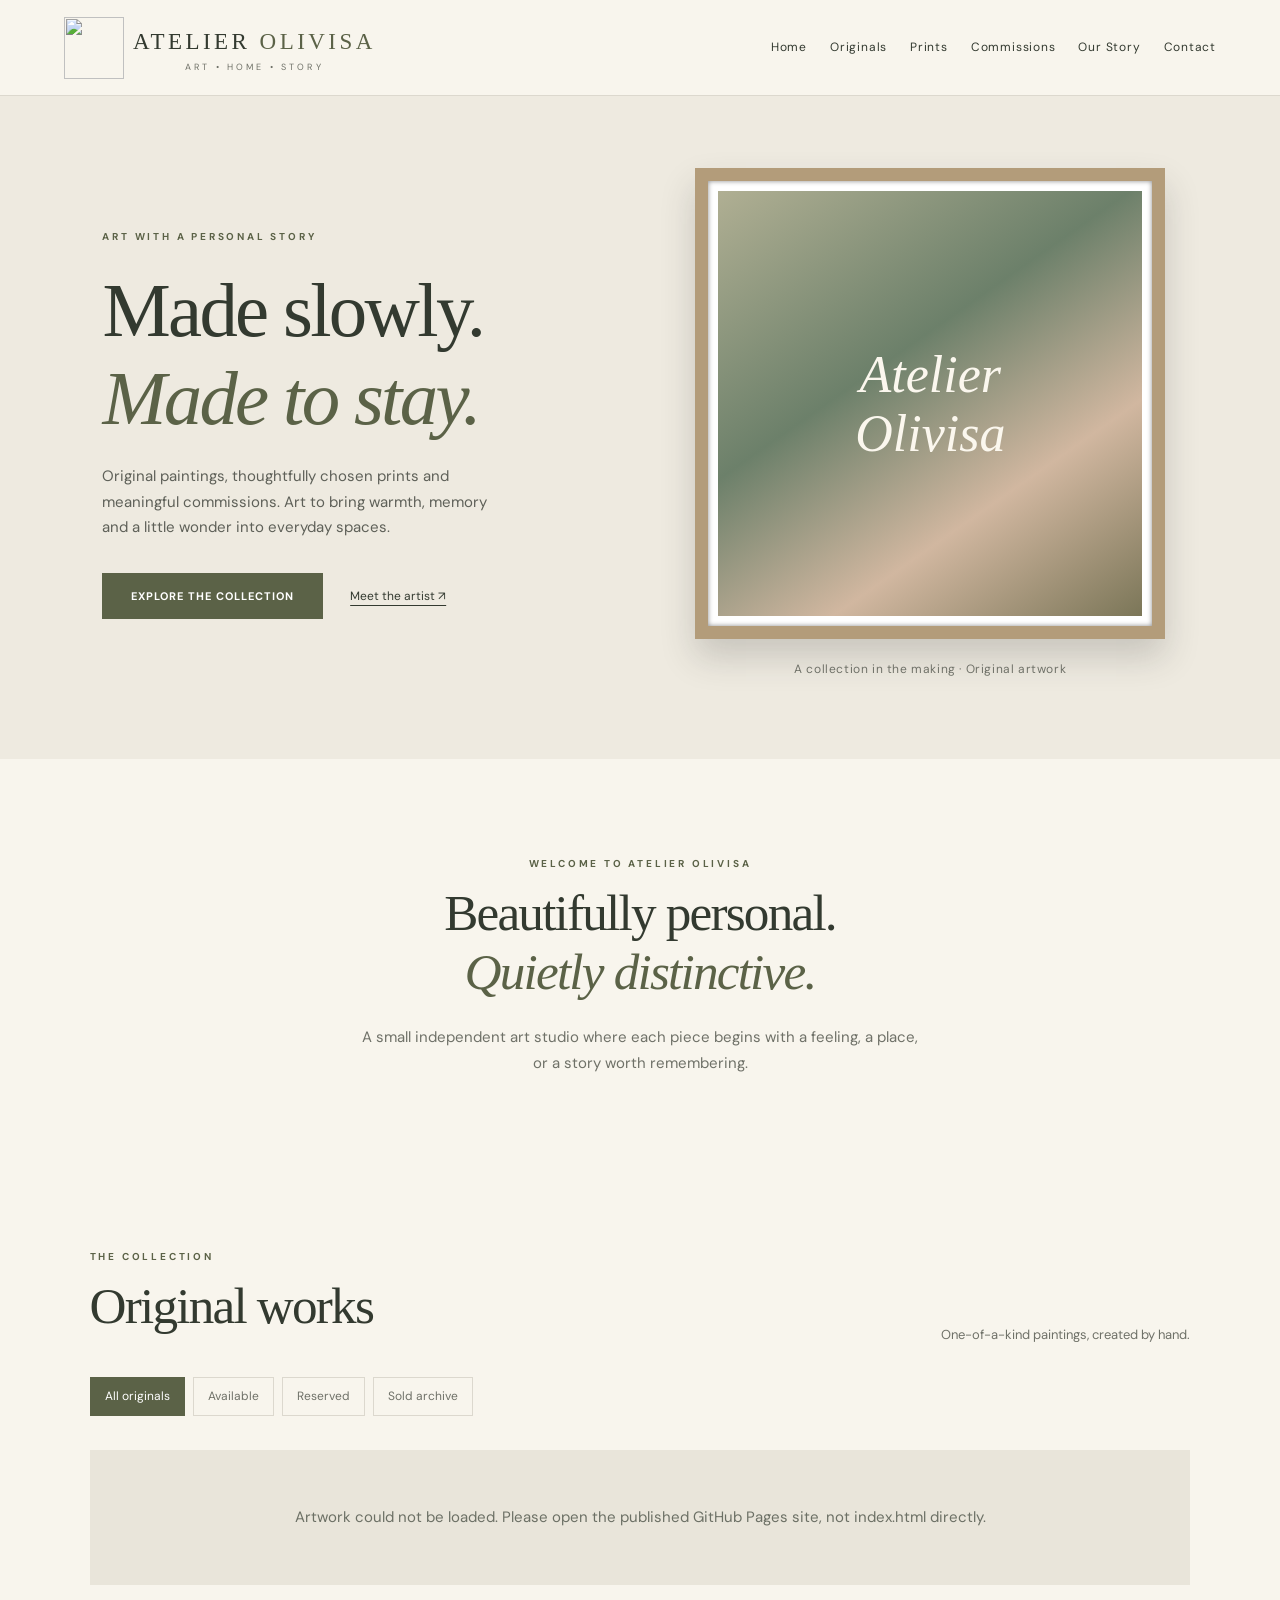
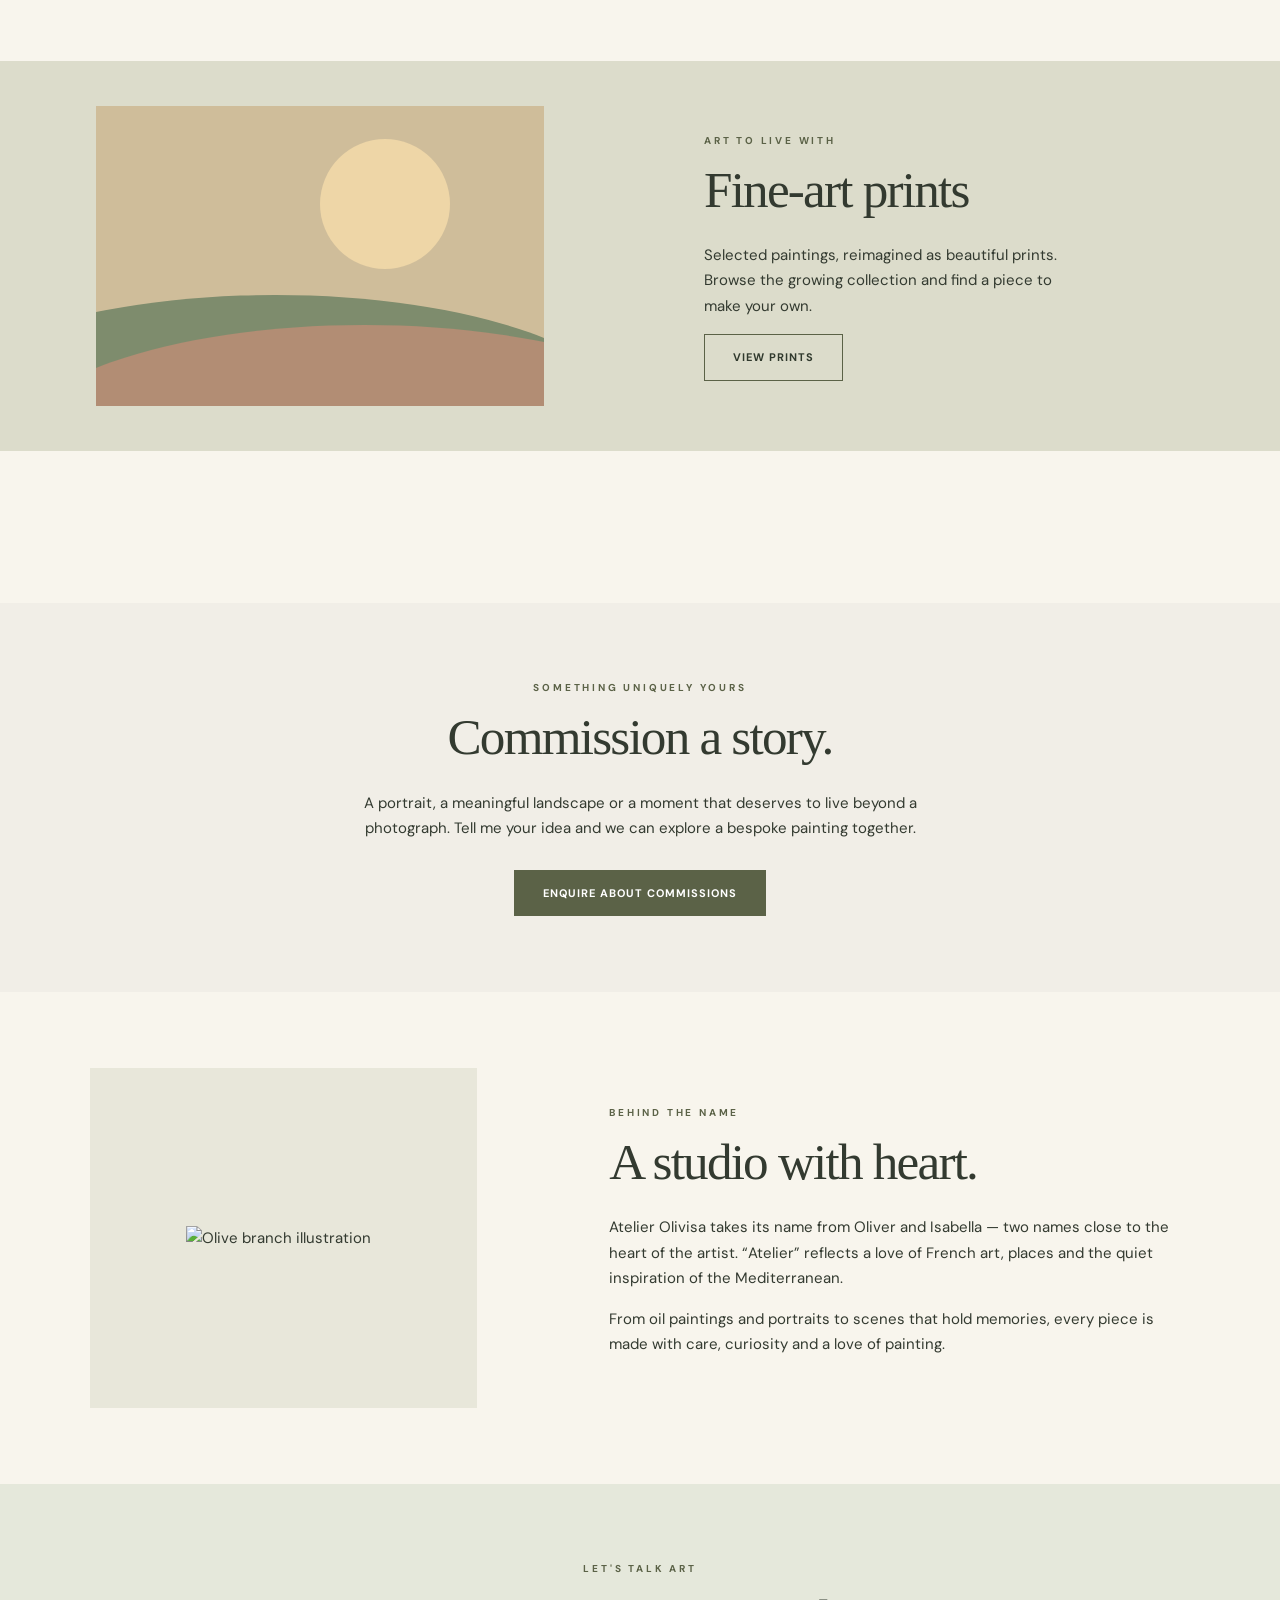
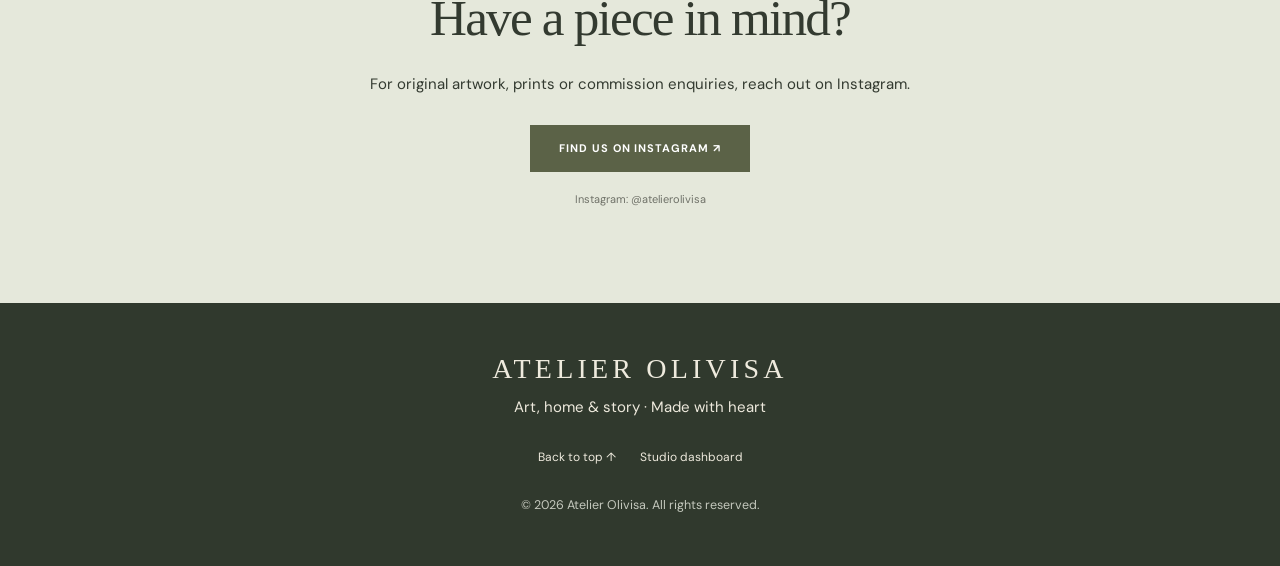
==== index.html @ 7af240d1 "Add files via upload" ====
<!doctype html><html lang="en"><head><meta charset="utf-8"><meta name="viewport" content="width=device-width,initial-scale=1"><meta name="theme-color" content="#f8f5ed"><meta name="description" content="Atelier Olivisa — original oil paintings, fine-art prints and commissions."><title>Atelier Olivisa — An Artful Life</title><link rel="stylesheet" href="style.css"></head><body>
<header class="site-header"><a class="brand" href="#home" aria-label="Atelier Olivisa home"><img src="assets/olive.svg" alt=""><span>ATELIER <em>OLIVISA</em><small>ART • HOME • STORY</small></span></a><button class="nav-toggle" aria-expanded="false" aria-controls="nav">Menu ☰</button><nav id="nav"><a href="#home">Home</a><a href="#gallery">Originals</a><a href="#prints">Prints</a><a href="#commissions">Commissions</a><a href="#story">Our Story</a><a href="#contact">Contact</a></nav></header>
<main id="home"><section class="hero"><div class="hero-copy"><div class="eyebrow">ART WITH A PERSONAL STORY</div><h1>Made slowly.<br><i>Made to stay.</i></h1><p>Original paintings, thoughtfully chosen prints and meaningful commissions. Art to bring warmth, memory and a little wonder into everyday spaces.</p><div class="actions"><a class="btn" href="#gallery">Explore the collection</a><a class="text-link" href="#story">Meet the artist ↗</a></div></div><div class="hero-art"><div class="artwork-frame"><div id="featured-visual" class="painting-placeholder"><span>Atelier<br>Olivisa</span></div></div><div class="hero-label" id="featured-label">A collection in the making · Original artwork</div></div></section>
<section class="intro"><span class="eyebrow">WELCOME TO ATELIER OLIVISA</span><h2>Beautifully personal.<br><i>Quietly distinctive.</i></h2><p>A small independent art studio where each piece begins with a feeling, a place, or a story worth remembering.</p></section>
<section class="collection section" id="gallery"><div class="section-head"><div><span class="eyebrow">THE COLLECTION</span><h2>Original works</h2></div><p>One-of-a-kind paintings, created by hand.</p></div><div class="filters"><button class="filter active" data-filter="all">All originals</button><button class="filter" data-filter="available">Available</button><button class="filter" data-filter="reserved">Reserved</button><button class="filter" data-filter="sold">Sold archive</button></div><div id="original-grid" class="art-grid"></div></section>
<section class="split-banner" id="prints"><div class="banner-art"><div class="abstract-scene"><div class="sun"></div><div class="hill hill-a"></div><div class="hill hill-b"></div></div></div><div class="banner-text"><span class="eyebrow">ART TO LIVE WITH</span><h2>Fine-art prints</h2><p>Selected paintings, reimagined as beautiful prints. Browse the growing collection and find a piece to make your own.</p><a class="btn ghost" href="#print-list">View prints</a></div></section><section class="section"><div id="print-list" class="art-grid"></div></section>
<section class="commissions section" id="commissions"><span class="eyebrow">SOMETHING UNIQUELY YOURS</span><h2>Commission a story.</h2><p>A portrait, a meaningful landscape or a moment that deserves to live beyond a photograph. Tell me your idea and we can explore a bespoke painting together.</p><a class="btn" href="#contact">Enquire about commissions</a></section>
<section class="story section" id="story"><div class="story-mark"><img src="assets/olive.svg" alt="Olive branch illustration"></div><div><span class="eyebrow">BEHIND THE NAME</span><h2>A studio with heart.</h2><p>Atelier Olivisa takes its name from Oliver and Isabella — two names close to the heart of the artist. “Atelier” reflects a love of French art, places and the quiet inspiration of the Mediterranean.</p><p>From oil paintings and portraits to scenes that hold memories, every piece is made with care, curiosity and a love of painting.</p></div></section>
<section class="contact section" id="contact"><span class="eyebrow">LET'S TALK ART</span><h2>Have a piece in mind?</h2><p>For original artwork, prints or commission enquiries, reach out on Instagram.</p><a class="btn" id="instagram-link" href="https://www.instagram.com/atelierolivisa/" target="_blank" rel="noopener noreferrer">Find us on Instagram ↗</a><small id="contact-note">Instagram: @atelierolivisa</small></section></main>
<footer><div class="footer-brand">ATELIER OLIVISA</div><p>Art, home & story · Made with heart</p><div><a href="#home">Back to top ↑</a><a href="admin.html">Studio dashboard</a></div><small>© <span id="year"></span> Atelier Olivisa. All rights reserved.</small></footer>
<dialog id="art-dialog"><button class="dialog-close" aria-label="Close artwork details">×</button><div id="dialog-body"></div></dialog><script src="settings.js"></script><script src="app.js"></script></body></html>
---- style.css ----
@import url('https://fonts.googleapis.com/css2?family=DM+Sans:wght@400;500;600;700&family=Italiana&display=swap');
:root{--ivory:#f8f5ed;--olive:#5b6247;--deep:#30392d;--text:#333a30;--mute:#6f7168;--line:#dcd8ce;--sand:#e8e1d4;--red:#8c3435}*{box-sizing:border-box}html{scroll-behavior:smooth}body{margin:0;background:var(--ivory);color:var(--text);font-family:'DM Sans',Arial,sans-serif;font-size:15px;line-height:1.7}a{color:inherit;text-decoration:none}img{max-width:100%;display:block}button,input,select,textarea{font:inherit}button{cursor:pointer}.site-header{height:96px;display:flex;align-items:center;justify-content:space-between;gap:18px;padding:8px clamp(20px,5vw,82px);border-bottom:1px solid var(--line);background:var(--ivory);position:sticky;top:0;z-index:10}.brand{display:flex;align-items:center;gap:9px;white-space:nowrap;letter-spacing:.15em;font-family:Georgia,serif;font-size:23px}.brand img{width:60px;height:62px}.brand em{font-style:normal;color:var(--olive)}.brand small{display:block;text-align:center;font:9px 'DM Sans',sans-serif;letter-spacing:.35em;color:var(--mute)}nav{display:flex;gap:clamp(10px,1.8vw,26px);align-items:center}nav a{font-size:12px;letter-spacing:.065em}nav a:hover,.text-link:hover{color:#8e7657}.nav-toggle{display:none}.hero{min-height:625px;padding:72px clamp(22px,8vw,135px) 80px;background:#eeeae0;display:grid;grid-template-columns:1fr 1fr;align-items:center;gap:8%}.eyebrow{display:block;font-size:10px;letter-spacing:.28em;font-weight:700;color:var(--olive)}h1,h2{font-family:Georgia,'Times New Roman',serif;font-weight:400;line-height:1.14;letter-spacing:-.035em}h1{font-size:clamp(50px,6vw,94px);margin:22px 0}h2{font-size:clamp(40px,4vw,63px);margin:12px 0 24px}h1 i,h2 i{font-weight:400;color:var(--olive)}p{max-width:565px}.hero-copy p{max-width:410px;color:#5e6058}.actions{display:flex;gap:27px;align-items:center;margin-top:32px;flex-wrap:wrap}.btn{background:var(--olive);color:#fff;padding:13px 28px;display:inline-block;border:1px solid var(--olive);letter-spacing:.09em;font-size:11px;font-weight:700;text-transform:uppercase}.btn:hover{background:var(--deep)}.text-link{font-size:12px;text-decoration:underline;text-underline-offset:5px}.hero-art{text-align:center}.artwork-frame{border:13px solid #b39c7a;box-shadow:0 18px 33px #3333, inset 0 0 5px #0007;background:#fff;padding:10px;max-width:470px;margin:auto}.artwork-frame img{height:425px;width:100%;object-fit:cover}.painting-placeholder{height:425px;background:linear-gradient(145deg,#b0af93,#6c806a 40%,#d1b7a0 70%,#7b7658);display:grid;place-items:center;color:#fbf7ee;font:italic 52px Georgia,serif;text-align:center}.hero-label{margin-top:20px;color:var(--mute);font-size:12px;letter-spacing:.05em}.intro{text-align:center;padding:96px 20px}.intro p{margin:auto;color:var(--mute)}.section{padding:76px clamp(20px,7vw,120px)}.section-head{display:flex;align-items:end;justify-content:space-between;gap:18px}.section-head p{font-size:13px;color:var(--mute)}.filters{display:flex;gap:8px;margin:18px 0 34px;flex-wrap:wrap}.filter{background:transparent;border:1px solid var(--line);padding:8px 14px;color:var(--mute);font-size:12px}.filter.active{background:var(--olive);color:white;border-color:var(--olive)}.art-grid{display:grid;grid-template-columns:repeat(3,minmax(0,1fr));gap:36px 25px}.art-card{cursor:pointer}.art-image{position:relative;aspect-ratio:4/5;background:#d7d0bc;overflow:hidden;display:grid;place-items:center}.art-image img{height:100%;width:100%;object-fit:cover;transition:transform .3s}.art-card:hover .art-image img{transform:scale(1.04)}.art-image .fallback{padding:24px;text-align:center;font:italic 32px Georgia,serif;color:#f4f2e7}.art-image[data-tone="1"]{background:linear-gradient(140deg,#596e6e,#a3a586,#d0ab87)}.art-image[data-tone="2"]{background:linear-gradient(140deg,#b2a68b,#6c7b5e,#7c5f49)}.art-image[data-tone="3"]{background:linear-gradient(140deg,#a5b2a2,#dab99b,#6f6a63)}.art-card h3{font:22px Georgia,serif;margin:14px 0 1px}.meta{font-size:12px;color:var(--mute)}.status{position:absolute;top:13px;right:13px;background:#fbf8efeb;padding:5px 12px;color:var(--deep);font-size:10px;font-weight:700;letter-spacing:.12em}.sold-stamp{position:absolute;top:43%;left:-13%;width:126%;transform:rotate(-23deg);padding:13px 0;background:#8c3435e8;color:white;text-align:center;font-size:clamp(22px,3vw,42px);letter-spacing:.32em;font-weight:700;border-top:2px solid #fff9;border-bottom:2px solid #fff9;pointer-events:none}.reserved-stamp{position:absolute;top:43%;left:-13%;width:126%;transform:rotate(-23deg);padding:12px 0;background:#a8864ee8;color:white;text-align:center;font-size:clamp(18px,2.5vw,30px);letter-spacing:.2em;font-weight:700;pointer-events:none}.empty-state{padding:55px 24px;background:#e9e5da;text-align:center;color:#6c7065;grid-column:1/-1}.split-banner{display:grid;grid-template-columns:1fr 1fr;background:#dcdccb;min-height:390px}.banner-art{padding:36px 15%;display:grid;place-items:center}.abstract-scene{width:100%;height:300px;position:relative;overflow:hidden;background:#cfbd9a}.sun{width:130px;height:130px;border-radius:50%;background:#eed6a7;position:absolute;top:33px;left:50%}.hill{position:absolute;width:160%;height:85%;border-radius:50%}.hill-a{bottom:-48%;left:-40%;background:#7e8c6d}.hill-b{bottom:-58%;right:-40%;background:#b28d74}.banner-text{align-self:center;padding:50px 10%}.banner-text p{max-width:370px}.ghost{background:transparent;color:var(--deep)}.commissions{text-align:center;background:#f1eee7}.commissions p,.contact p{margin:0 auto 28px}.story{display:grid;grid-template-columns:1fr 1.5fr;align-items:center;gap:12%}.story-mark{background:#e8e7da;display:grid;place-items:center;min-height:340px}.story-mark img{max-width:200px;width:50%}.contact{text-align:center;background:#e5e8db}.contact small{display:block;margin:18px;font-size:11px;color:var(--mute)}footer{background:var(--deep);color:#eeeadd;text-align:center;padding:50px 20px}footer .footer-brand{font:28px Georgia,serif;letter-spacing:.15em}footer p{margin:10px auto 24px}footer a{font-size:12px;margin:0 12px}footer small{display:block;margin-top:25px;color:#c4c8bd}dialog{border:none;padding:0;max-width:880px;width:calc(100% - 30px);background:var(--ivory);box-shadow:0 15px 55px #0006}dialog::backdrop{background:#242b25ae}.dialog-close{position:absolute;right:11px;top:9px;border:0;background:#fff;z-index:1;font-size:32px;width:44px}.detail{display:grid;grid-template-columns:1fr 1fr;gap:28px;padding:38px}.detail img{max-height:520px;width:100%;object-fit:contain;background:#ded7c7}.detail h2{font-size:42px}.detail dd{margin:0 0 12px}.detail dt{font-size:11px;text-transform:uppercase;color:var(--mute);letter-spacing:.1em}.detail .art-image{height:100%;min-height:320px}.admin-page{min-height:100vh}.admin-wrap{max-width:1180px;margin:auto;padding:42px 22px 90px}.admin-head{display:flex;justify-content:space-between;gap:15px;align-items:center;flex-wrap:wrap}.notice{padding:16px;background:#ebe5d6;border-left:3px solid var(--olive);margin:18px 0;font-size:13px}.admin-grid{display:grid;grid-template-columns:minmax(0,1fr) minmax(270px,.8fr);gap:35px;align-items:start}.panel{border:1px solid var(--line);padding:25px;background:#fffcf5}.field{display:block;margin:0 0 15px;font-size:12px;font-weight:700}.field input,.field textarea,.field select{width:100%;border:1px solid #cecbbf;background:#fff;padding:10px;margin-top:5px;border-radius:0;color:var(--text)}.field textarea{min-height:105px}.checkline{display:flex;gap:8px;align-items:center;font-size:12px;margin-bottom:15px}.checkline input{width:auto}.admin-actions{display:flex;gap:10px;flex-wrap:wrap;margin-top:15px}.button-outline{background:transparent;color:var(--olive)}.admin-list{display:grid;gap:12px}.admin-item{display:flex;gap:12px;background:#f0ede4;padding:11px;align-items:center}.admin-item img{width:74px;height:78px;object-fit:cover;background:#ddd}.admin-item strong{display:block}.admin-item button{padding:5px 9px;margin:3px 5px 0 0;background:white;border:1px solid #cbc6b9;font-size:11px}.mini-note{font-size:12px;color:var(--mute)}.success{color:#336038;font-weight:700}@media(max-width:900px){.site-header{height:auto;min-height:76px}.brand{font-size:18px}.brand img{width:46px;height:46px}.nav-toggle{display:block;border:1px solid var(--line);padding:7px;background:transparent}nav{display:none;position:absolute;top:100%;left:0;right:0;background:var(--ivory);padding:20px;box-shadow:0 8px 20px #0001;flex-wrap:wrap}nav.open{display:flex}.hero{padding:55px 30px;gap:35px}.artwork-frame img,.painting-placeholder{height:330px}.admin-grid{grid-template-columns:1fr}}@media(max-width:650px){.hero,.split-banner,.story,.detail{grid-template-columns:1fr}.hero{gap:40px}.hero-art{grid-row:2}.section{padding:55px 20px}.art-grid{grid-template-columns:repeat(2,minmax(0,1fr));gap:26px 13px}.art-card h3{font-size:19px}.story{gap:35px}.story-mark{min-height:210px}.detail{padding:24px}.section-head{display:block}}@media(max-width:420px){.art-grid{grid-template-columns:1fr}.brand{font-size:16px}.hero{padding:42px 20px}}
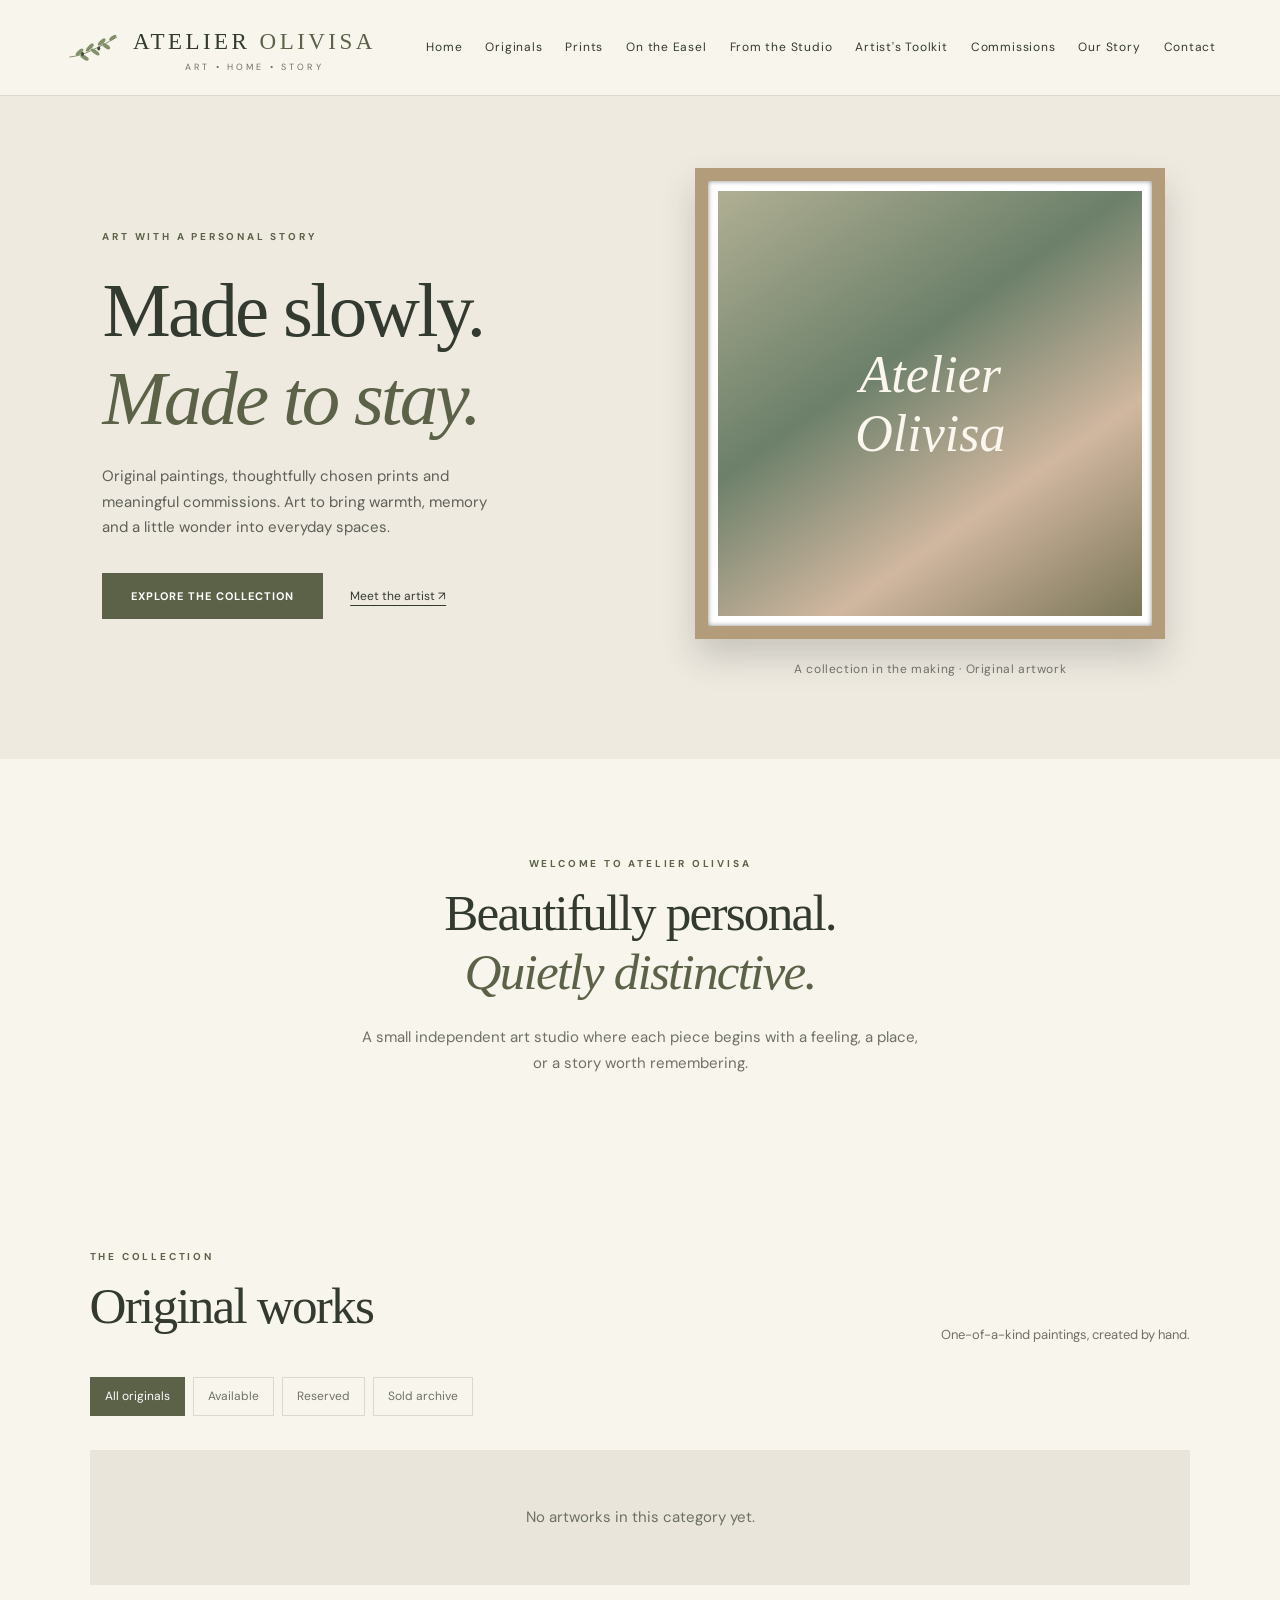
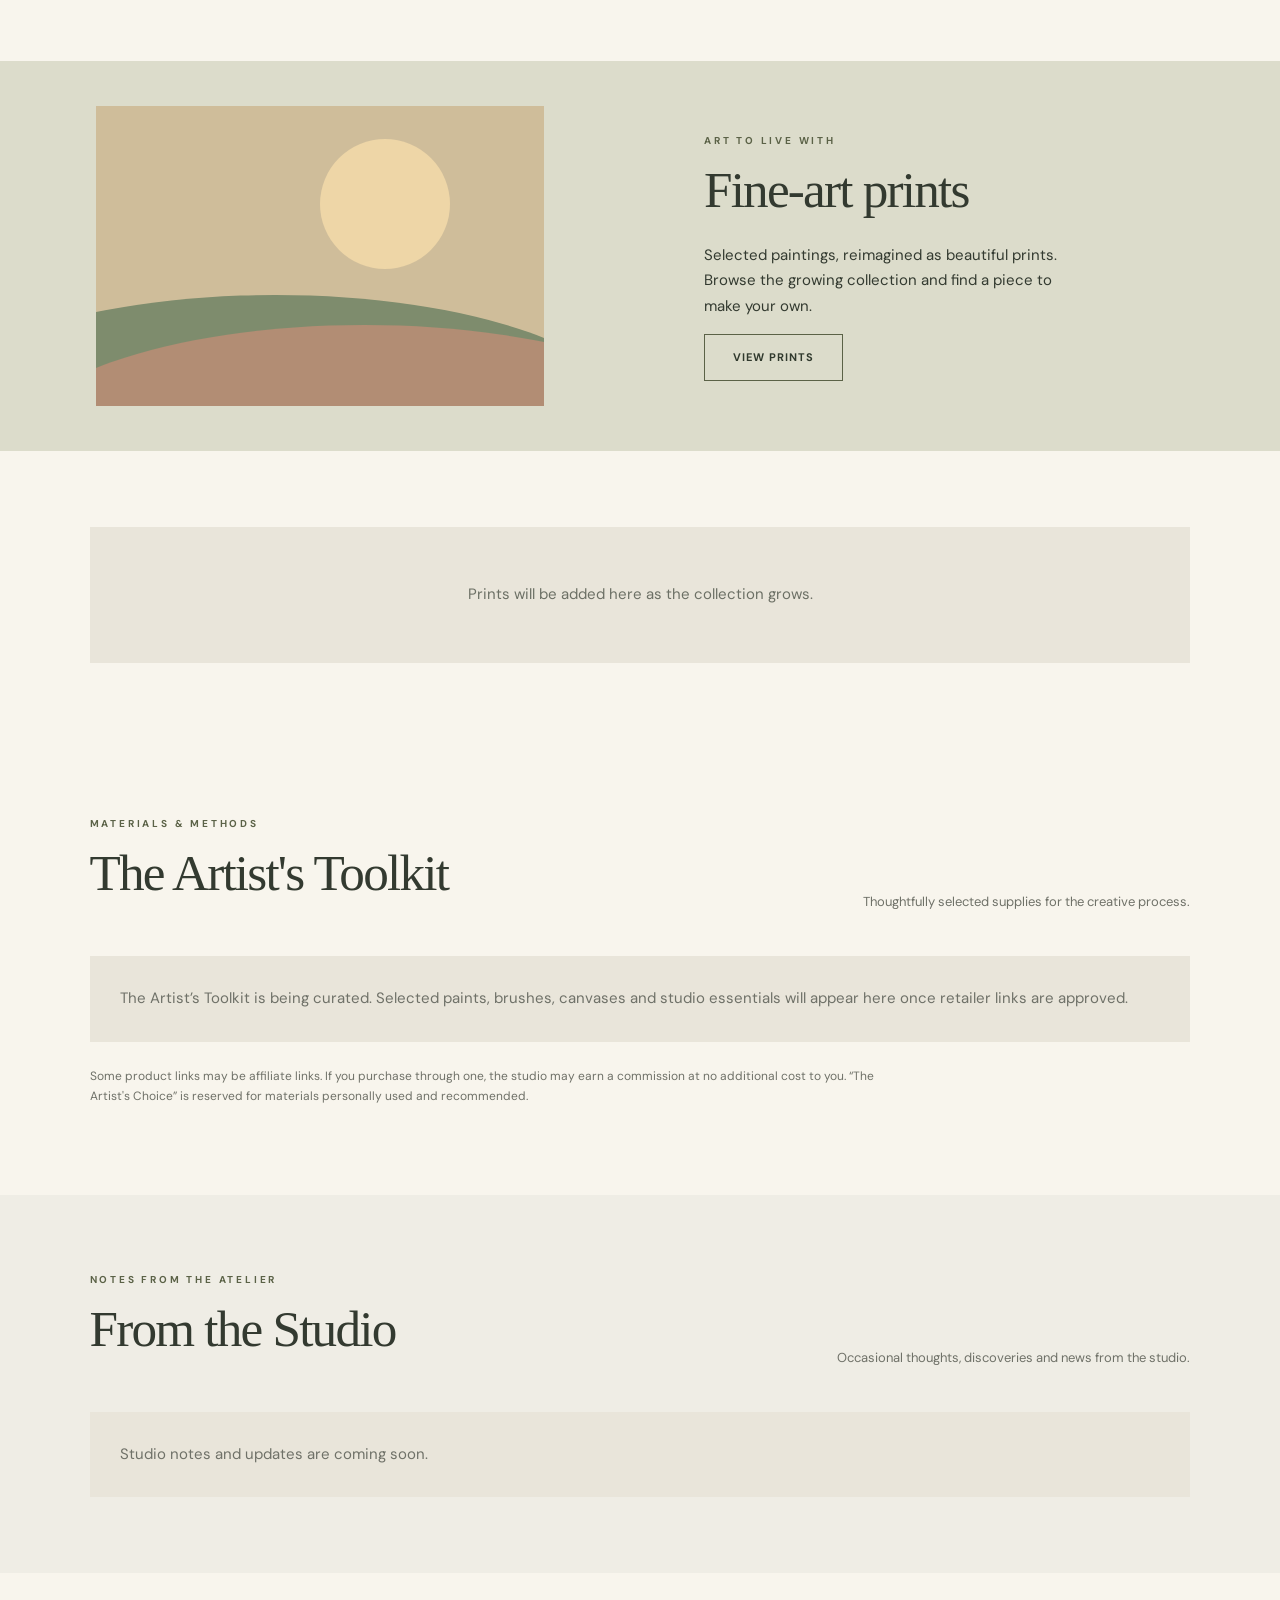
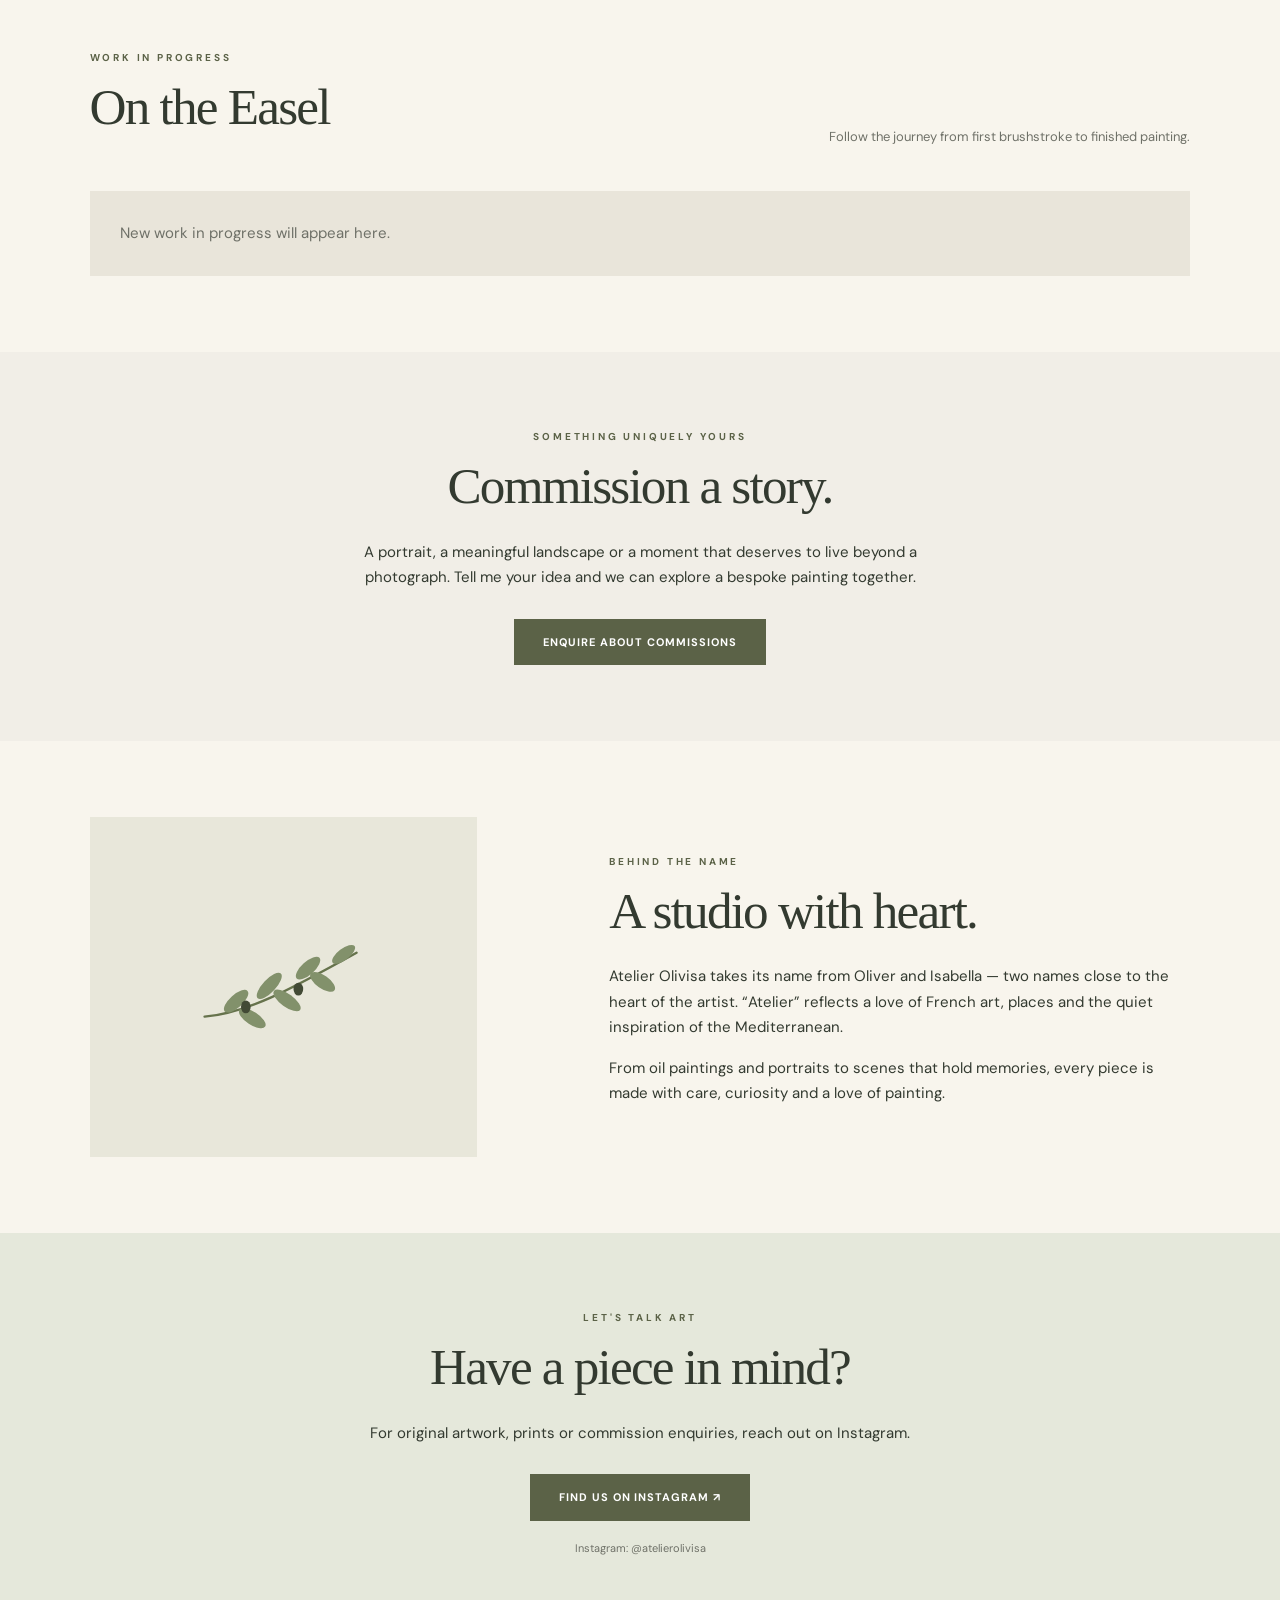
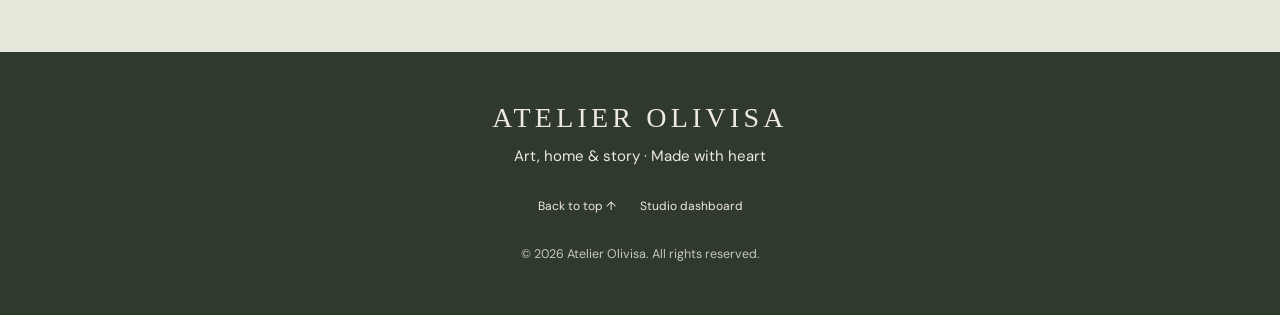
==== commit 2b9f5bb4: "Add files via upload" ====
--- a/index.html
+++ b/index.html
@@ -1,11 +1,14 @@
-<!doctype html><html lang="en"><head><meta charset="utf-8"><meta name="viewport" content="width=device-width,initial-scale=1"><meta name="theme-color" content="#f8f5ed"><meta name="description" content="Atelier Olivisa — original oil paintings, fine-art prints and commissions."><title>Atelier Olivisa — An Artful Life</title><link rel="stylesheet" href="style.css"></head><body>
-<header class="site-header"><a class="brand" href="#home" aria-label="Atelier Olivisa home"><img src="assets/olive.svg" alt=""><span>ATELIER <em>OLIVISA</em><small>ART • HOME • STORY</small></span></a><button class="nav-toggle" aria-expanded="false" aria-controls="nav">Menu ☰</button><nav id="nav"><a href="#home">Home</a><a href="#gallery">Originals</a><a href="#prints">Prints</a><a href="#commissions">Commissions</a><a href="#story">Our Story</a><a href="#contact">Contact</a></nav></header>
-<main id="home"><section class="hero"><div class="hero-copy"><div class="eyebrow">ART WITH A PERSONAL STORY</div><h1>Made slowly.<br><i>Made to stay.</i></h1><p>Original paintings, thoughtfully chosen prints and meaningful commissions. Art to bring warmth, memory and a little wonder into everyday spaces.</p><div class="actions"><a class="btn" href="#gallery">Explore the collection</a><a class="text-link" href="#story">Meet the artist ↗</a></div></div><div class="hero-art"><div class="artwork-frame"><div id="featured-visual" class="painting-placeholder"><span>Atelier<br>Olivisa</span></div></div><div class="hero-label" id="featured-label">A collection in the making · Original artwork</div></div></section>
-<section class="intro"><span class="eyebrow">WELCOME TO ATELIER OLIVISA</span><h2>Beautifully personal.<br><i>Quietly distinctive.</i></h2><p>A small independent art studio where each piece begins with a feeling, a place, or a story worth remembering.</p></section>
-<section class="collection section" id="gallery"><div class="section-head"><div><span class="eyebrow">THE COLLECTION</span><h2>Original works</h2></div><p>One-of-a-kind paintings, created by hand.</p></div><div class="filters"><button class="filter active" data-filter="all">All originals</button><button class="filter" data-filter="available">Available</button><button class="filter" data-filter="reserved">Reserved</button><button class="filter" data-filter="sold">Sold archive</button></div><div id="original-grid" class="art-grid"></div></section>
-<section class="split-banner" id="prints"><div class="banner-art"><div class="abstract-scene"><div class="sun"></div><div class="hill hill-a"></div><div class="hill hill-b"></div></div></div><div class="banner-text"><span class="eyebrow">ART TO LIVE WITH</span><h2>Fine-art prints</h2><p>Selected paintings, reimagined as beautiful prints. Browse the growing collection and find a piece to make your own.</p><a class="btn ghost" href="#print-list">View prints</a></div></section><section class="section"><div id="print-list" class="art-grid"></div></section>
-<section class="commissions section" id="commissions"><span class="eyebrow">SOMETHING UNIQUELY YOURS</span><h2>Commission a story.</h2><p>A portrait, a meaningful landscape or a moment that deserves to live beyond a photograph. Tell me your idea and we can explore a bespoke painting together.</p><a class="btn" href="#contact">Enquire about commissions</a></section>
-<section class="story section" id="story"><div class="story-mark"><img src="assets/olive.svg" alt="Olive branch illustration"></div><div><span class="eyebrow">BEHIND THE NAME</span><h2>A studio with heart.</h2><p>Atelier Olivisa takes its name from Oliver and Isabella — two names close to the heart of the artist. “Atelier” reflects a love of French art, places and the quiet inspiration of the Mediterranean.</p><p>From oil paintings and portraits to scenes that hold memories, every piece is made with care, curiosity and a love of painting.</p></div></section>
-<section class="contact section" id="contact"><span class="eyebrow">LET'S TALK ART</span><h2>Have a piece in mind?</h2><p>For original artwork, prints or commission enquiries, reach out on Instagram.</p><a class="btn" id="instagram-link" href="https://www.instagram.com/atelierolivisa/" target="_blank" rel="noopener noreferrer">Find us on Instagram ↗</a><small id="contact-note">Instagram: @atelierolivisa</small></section></main>
-<footer><div class="footer-brand">ATELIER OLIVISA</div><p>Art, home & story · Made with heart</p><div><a href="#home">Back to top ↑</a><a href="admin.html">Studio dashboard</a></div><small>© <span id="year"></span> Atelier Olivisa. All rights reserved.</small></footer>
-<dialog id="art-dialog"><button class="dialog-close" aria-label="Close artwork details">×</button><div id="dialog-body"></div></dialog><script src="settings.js"></script><script src="app.js"></script></body></html>
+<!DOCTYPE html>
+<html lang="en"><head><meta charset="utf-8"/><meta content="width=device-width,initial-scale=1" name="viewport"/><meta content="#f8f5ed" name="theme-color"/><meta content="Atelier Olivisa — original oil paintings, fine-art prints and commissions." name="description"/><title>Atelier Olivisa — An Artful Life</title><link href="style.css" rel="stylesheet"/></head><body>
+<header class="site-header"><a aria-label="Atelier Olivisa home" class="brand" href="#home"><img alt="" src="assets/olive.svg"/><span>ATELIER <em>OLIVISA</em><small>ART • HOME • STORY</small></span></a><button aria-controls="nav" aria-expanded="false" class="nav-toggle">Menu ☰</button><nav id="nav"><a href="#home">Home</a><a href="#gallery">Originals</a><a href="#prints">Prints</a><a href="#easel">On the Easel</a><a href="#studio">From the Studio</a><a href="#toolkit">Artist's Toolkit</a><a href="#commissions">Commissions</a><a href="#story">Our Story</a><a href="#contact">Contact</a></nav></header>
+<main id="home"><section class="hero"><div class="hero-copy"><div class="eyebrow">ART WITH A PERSONAL STORY</div><h1>Made slowly.<br/><i>Made to stay.</i></h1><p>Original paintings, thoughtfully chosen prints and meaningful commissions. Art to bring warmth, memory and a little wonder into everyday spaces.</p><div class="actions"><a class="btn" href="#gallery">Explore the collection</a><a class="text-link" href="#story">Meet the artist ↗</a></div></div><div class="hero-art"><div class="artwork-frame"><div class="painting-placeholder" id="featured-visual"><span>Atelier<br/>Olivisa</span></div></div><div class="hero-label" id="featured-label">A collection in the making · Original artwork</div></div></section>
+<section class="intro"><span class="eyebrow">WELCOME TO ATELIER OLIVISA</span><h2>Beautifully personal.<br/><i>Quietly distinctive.</i></h2><p>A small independent art studio where each piece begins with a feeling, a place, or a story worth remembering.</p></section>
+<section class="collection section" id="gallery"><div class="section-head"><div><span class="eyebrow">THE COLLECTION</span><h2>Original works</h2></div><p>One-of-a-kind paintings, created by hand.</p></div><div class="filters"><button class="filter active" data-filter="all">All originals</button><button class="filter" data-filter="available">Available</button><button class="filter" data-filter="reserved">Reserved</button><button class="filter" data-filter="sold">Sold archive</button></div><div class="art-grid" id="original-grid"></div></section>
+<section class="split-banner" id="prints"><div class="banner-art"><div class="abstract-scene"><div class="sun"></div><div class="hill hill-a"></div><div class="hill hill-b"></div></div></div><div class="banner-text"><span class="eyebrow">ART TO LIVE WITH</span><h2>Fine-art prints</h2><p>Selected paintings, reimagined as beautiful prints. Browse the growing collection and find a piece to make your own.</p><a class="btn ghost" href="#print-list">View prints</a></div></section><section class="section"><div class="art-grid" id="print-list"></div></section>
+<section class="section studio-section" id="toolkit"><div class="section-head"><div><span class="eyebrow">MATERIALS &amp; METHODS</span><h2>The Artist's Toolkit</h2></div><p>Thoughtfully selected supplies for the creative process.</p></div><div class="editorial-grid" id="toolkit-grid"></div><p class="affiliate-note">Some product links may be affiliate links. If you purchase through one, the studio may earn a commission at no additional cost to you. “The Artist's Choice” is reserved for materials personally used and recommended.</p></section>
+<section class="section studio-section alt" id="studio"><div class="section-head"><div><span class="eyebrow">NOTES FROM THE ATELIER</span><h2>From the Studio</h2></div><p>Occasional thoughts, discoveries and news from the studio.</p></div><div class="editorial-grid" id="studio-grid"></div></section>
+<section class="section studio-section" id="easel"><div class="section-head"><div><span class="eyebrow">WORK IN PROGRESS</span><h2>On the Easel</h2></div><p>Follow the journey from first brushstroke to finished painting.</p></div><div class="editorial-grid" id="easel-grid"></div></section><section class="commissions section" id="commissions"><span class="eyebrow">SOMETHING UNIQUELY YOURS</span><h2>Commission a story.</h2><p>A portrait, a meaningful landscape or a moment that deserves to live beyond a photograph. Tell me your idea and we can explore a bespoke painting together.</p><a class="btn" href="#contact">Enquire about commissions</a></section>
+<section class="story section" id="story"><div class="story-mark"><img alt="Olive branch illustration" src="assets/olive.svg"/></div><div><span class="eyebrow">BEHIND THE NAME</span><h2>A studio with heart.</h2><p>Atelier Olivisa takes its name from Oliver and Isabella — two names close to the heart of the artist. “Atelier” reflects a love of French art, places and the quiet inspiration of the Mediterranean.</p><p>From oil paintings and portraits to scenes that hold memories, every piece is made with care, curiosity and a love of painting.</p></div></section>
+<section class="contact section" id="contact"><span class="eyebrow">LET'S TALK ART</span><h2>Have a piece in mind?</h2><p>For original artwork, prints or commission enquiries, reach out on Instagram.</p><a class="btn" href="https://www.instagram.com/atelierolivisa/" id="instagram-link" rel="noopener noreferrer" target="_blank">Find us on Instagram ↗</a><small id="contact-note">Instagram: @atelierolivisa</small></section></main>
+<footer><div class="footer-brand">ATELIER OLIVISA</div><p>Art, home &amp; story · Made with heart</p><div><a href="#home">Back to top ↑</a><a href="admin.html">Studio dashboard</a></div><small>© <span id="year"></span> Atelier Olivisa. All rights reserved.</small></footer>
+<dialog id="art-dialog"><button aria-label="Close artwork details" class="dialog-close">×</button><div id="dialog-body"></div></dialog><script src="settings.js"></script><script src="site-v2.js"></script></body></html>
--- a/style.css
+++ b/style.css
@@ -1,2 +1,11 @@
 @import url('https://fonts.googleapis.com/css2?family=DM+Sans:wght@400;500;600;700&family=Italiana&display=swap');
 :root{--ivory:#f8f5ed;--olive:#5b6247;--deep:#30392d;--text:#333a30;--mute:#6f7168;--line:#dcd8ce;--sand:#e8e1d4;--red:#8c3435}*{box-sizing:border-box}html{scroll-behavior:smooth}body{margin:0;background:var(--ivory);color:var(--text);font-family:'DM Sans',Arial,sans-serif;font-size:15px;line-height:1.7}a{color:inherit;text-decoration:none}img{max-width:100%;display:block}button,input,select,textarea{font:inherit}button{cursor:pointer}.site-header{height:96px;display:flex;align-items:center;justify-content:space-between;gap:18px;padding:8px clamp(20px,5vw,82px);border-bottom:1px solid var(--line);background:var(--ivory);position:sticky;top:0;z-index:10}.brand{display:flex;align-items:center;gap:9px;white-space:nowrap;letter-spacing:.15em;font-family:Georgia,serif;font-size:23px}.brand img{width:60px;height:62px}.brand em{font-style:normal;color:var(--olive)}.brand small{display:block;text-align:center;font:9px 'DM Sans',sans-serif;letter-spacing:.35em;color:var(--mute)}nav{display:flex;gap:clamp(10px,1.8vw,26px);align-items:center}nav a{font-size:12px;letter-spacing:.065em}nav a:hover,.text-link:hover{color:#8e7657}.nav-toggle{display:none}.hero{min-height:625px;padding:72px clamp(22px,8vw,135px) 80px;background:#eeeae0;display:grid;grid-template-columns:1fr 1fr;align-items:center;gap:8%}.eyebrow{display:block;font-size:10px;letter-spacing:.28em;font-weight:700;color:var(--olive)}h1,h2{font-family:Georgia,'Times New Roman',serif;font-weight:400;line-height:1.14;letter-spacing:-.035em}h1{font-size:clamp(50px,6vw,94px);margin:22px 0}h2{font-size:clamp(40px,4vw,63px);margin:12px 0 24px}h1 i,h2 i{font-weight:400;color:var(--olive)}p{max-width:565px}.hero-copy p{max-width:410px;color:#5e6058}.actions{display:flex;gap:27px;align-items:center;margin-top:32px;flex-wrap:wrap}.btn{background:var(--olive);color:#fff;padding:13px 28px;display:inline-block;border:1px solid var(--olive);letter-spacing:.09em;font-size:11px;font-weight:700;text-transform:uppercase}.btn:hover{background:var(--deep)}.text-link{font-size:12px;text-decoration:underline;text-underline-offset:5px}.hero-art{text-align:center}.artwork-frame{border:13px solid #b39c7a;box-shadow:0 18px 33px #3333, inset 0 0 5px #0007;background:#fff;padding:10px;max-width:470px;margin:auto}.artwork-frame img{height:425px;width:100%;object-fit:cover}.painting-placeholder{height:425px;background:linear-gradient(145deg,#b0af93,#6c806a 40%,#d1b7a0 70%,#7b7658);display:grid;place-items:center;color:#fbf7ee;font:italic 52px Georgia,serif;text-align:center}.hero-label{margin-top:20px;color:var(--mute);font-size:12px;letter-spacing:.05em}.intro{text-align:center;padding:96px 20px}.intro p{margin:auto;color:var(--mute)}.section{padding:76px clamp(20px,7vw,120px)}.section-head{display:flex;align-items:end;justify-content:space-between;gap:18px}.section-head p{font-size:13px;color:var(--mute)}.filters{display:flex;gap:8px;margin:18px 0 34px;flex-wrap:wrap}.filter{background:transparent;border:1px solid var(--line);padding:8px 14px;color:var(--mute);font-size:12px}.filter.active{background:var(--olive);color:white;border-color:var(--olive)}.art-grid{display:grid;grid-template-columns:repeat(3,minmax(0,1fr));gap:36px 25px}.art-card{cursor:pointer}.art-image{position:relative;aspect-ratio:4/5;background:#d7d0bc;overflow:hidden;display:grid;place-items:center}.art-image img{height:100%;width:100%;object-fit:cover;transition:transform .3s}.art-card:hover .art-image img{transform:scale(1.04)}.art-image .fallback{padding:24px;text-align:center;font:italic 32px Georgia,serif;color:#f4f2e7}.art-image[data-tone="1"]{background:linear-gradient(140deg,#596e6e,#a3a586,#d0ab87)}.art-image[data-tone="2"]{background:linear-gradient(140deg,#b2a68b,#6c7b5e,#7c5f49)}.art-image[data-tone="3"]{background:linear-gradient(140deg,#a5b2a2,#dab99b,#6f6a63)}.art-card h3{font:22px Georgia,serif;margin:14px 0 1px}.meta{font-size:12px;color:var(--mute)}.status{position:absolute;top:13px;right:13px;background:#fbf8efeb;padding:5px 12px;color:var(--deep);font-size:10px;font-weight:700;letter-spacing:.12em}.sold-stamp{position:absolute;top:43%;left:-13%;width:126%;transform:rotate(-23deg);padding:13px 0;background:#8c3435e8;color:white;text-align:center;font-size:clamp(22px,3vw,42px);letter-spacing:.32em;font-weight:700;border-top:2px solid #fff9;border-bottom:2px solid #fff9;pointer-events:none}.reserved-stamp{position:absolute;top:43%;left:-13%;width:126%;transform:rotate(-23deg);padding:12px 0;background:#a8864ee8;color:white;text-align:center;font-size:clamp(18px,2.5vw,30px);letter-spacing:.2em;font-weight:700;pointer-events:none}.empty-state{padding:55px 24px;background:#e9e5da;text-align:center;color:#6c7065;grid-column:1/-1}.split-banner{display:grid;grid-template-columns:1fr 1fr;background:#dcdccb;min-height:390px}.banner-art{padding:36px 15%;display:grid;place-items:center}.abstract-scene{width:100%;height:300px;position:relative;overflow:hidden;background:#cfbd9a}.sun{width:130px;height:130px;border-radius:50%;background:#eed6a7;position:absolute;top:33px;left:50%}.hill{position:absolute;width:160%;height:85%;border-radius:50%}.hill-a{bottom:-48%;left:-40%;background:#7e8c6d}.hill-b{bottom:-58%;right:-40%;background:#b28d74}.banner-text{align-self:center;padding:50px 10%}.banner-text p{max-width:370px}.ghost{background:transparent;color:var(--deep)}.commissions{text-align:center;background:#f1eee7}.commissions p,.contact p{margin:0 auto 28px}.story{display:grid;grid-template-columns:1fr 1.5fr;align-items:center;gap:12%}.story-mark{background:#e8e7da;display:grid;place-items:center;min-height:340px}.story-mark img{max-width:200px;width:50%}.contact{text-align:center;background:#e5e8db}.contact small{display:block;margin:18px;font-size:11px;color:var(--mute)}footer{background:var(--deep);color:#eeeadd;text-align:center;padding:50px 20px}footer .footer-brand{font:28px Georgia,serif;letter-spacing:.15em}footer p{margin:10px auto 24px}footer a{font-size:12px;margin:0 12px}footer small{display:block;margin-top:25px;color:#c4c8bd}dialog{border:none;padding:0;max-width:880px;width:calc(100% - 30px);background:var(--ivory);box-shadow:0 15px 55px #0006}dialog::backdrop{background:#242b25ae}.dialog-close{position:absolute;right:11px;top:9px;border:0;background:#fff;z-index:1;font-size:32px;width:44px}.detail{display:grid;grid-template-columns:1fr 1fr;gap:28px;padding:38px}.detail img{max-height:520px;width:100%;object-fit:contain;background:#ded7c7}.detail h2{font-size:42px}.detail dd{margin:0 0 12px}.detail dt{font-size:11px;text-transform:uppercase;color:var(--mute);letter-spacing:.1em}.detail .art-image{height:100%;min-height:320px}.admin-page{min-height:100vh}.admin-wrap{max-width:1180px;margin:auto;padding:42px 22px 90px}.admin-head{display:flex;justify-content:space-between;gap:15px;align-items:center;flex-wrap:wrap}.notice{padding:16px;background:#ebe5d6;border-left:3px solid var(--olive);margin:18px 0;font-size:13px}.admin-grid{display:grid;grid-template-columns:minmax(0,1fr) minmax(270px,.8fr);gap:35px;align-items:start}.panel{border:1px solid var(--line);padding:25px;background:#fffcf5}.field{display:block;margin:0 0 15px;font-size:12px;font-weight:700}.field input,.field textarea,.field select{width:100%;border:1px solid #cecbbf;background:#fff;padding:10px;margin-top:5px;border-radius:0;color:var(--text)}.field textarea{min-height:105px}.checkline{display:flex;gap:8px;align-items:center;font-size:12px;margin-bottom:15px}.checkline input{width:auto}.admin-actions{display:flex;gap:10px;flex-wrap:wrap;margin-top:15px}.button-outline{background:transparent;color:var(--olive)}.admin-list{display:grid;gap:12px}.admin-item{display:flex;gap:12px;background:#f0ede4;padding:11px;align-items:center}.admin-item img{width:74px;height:78px;object-fit:cover;background:#ddd}.admin-item strong{display:block}.admin-item button{padding:5px 9px;margin:3px 5px 0 0;background:white;border:1px solid #cbc6b9;font-size:11px}.mini-note{font-size:12px;color:var(--mute)}.success{color:#336038;font-weight:700}@media(max-width:900px){.site-header{height:auto;min-height:76px}.brand{font-size:18px}.brand img{width:46px;height:46px}.nav-toggle{display:block;border:1px solid var(--line);padding:7px;background:transparent}nav{display:none;position:absolute;top:100%;left:0;right:0;background:var(--ivory);padding:20px;box-shadow:0 8px 20px #0001;flex-wrap:wrap}nav.open{display:flex}.hero{padding:55px 30px;gap:35px}.artwork-frame img,.painting-placeholder{height:330px}.admin-grid{grid-template-columns:1fr}}@media(max-width:650px){.hero,.split-banner,.story,.detail{grid-template-columns:1fr}.hero{gap:40px}.hero-art{grid-row:2}.section{padding:55px 20px}.art-grid{grid-template-columns:repeat(2,minmax(0,1fr));gap:26px 13px}.art-card h3{font-size:19px}.story{gap:35px}.story-mark{min-height:210px}.detail{padding:24px}.section-head{display:block}}@media(max-width:420px){.art-grid{grid-template-columns:1fr}.brand{font-size:16px}.hero{padding:42px 20px}}
+
+/* Atelier Olivisa v2 additions */
+.sold-stamp{top:0;left:auto;right:0;width:115px;padding:5px 0;transform:translate(28%,-2%) rotate(45deg);transform-origin:center;font-size:12px;letter-spacing:.11em;border-width:1px;z-index:2}.reserved-stamp{top:0;left:auto;right:0;width:128px;padding:6px 0;transform:translate(28%,-2%) rotate(45deg);font-size:11px;letter-spacing:.06em;z-index:2}
+.art-image{isolation:isolate}.art-card:focus-visible{outline:3px solid var(--olive);outline-offset:4px}
+#art-dialog{position:fixed;inset:0;margin:auto;max-width:min(1040px,calc(100vw - 28px));width:100%;max-height:min(90dvh,900px);overflow:auto;border-radius:2px}#art-dialog .dialog-close{position:sticky;display:block;top:8px;margin:8px 8px -36px auto;z-index:5;border:1px solid var(--line);background:#fff;line-height:1;box-shadow:0 2px 8px #0002}
+#art-dialog .detail{display:grid;grid-template-columns:minmax(0,1.1fr) minmax(0,.9fr);align-items:start;gap:clamp(18px,3vw,38px);padding:48px clamp(18px,4vw,42px) 32px}#art-dialog .detail>*{min-width:0}#art-dialog .detail .art-image{height:auto;min-height:0;aspect-ratio:auto;display:flex;align-items:center;justify-content:center;overflow:visible;background:transparent}#art-dialog .detail img{display:block;width:100%;height:auto;max-width:100%;max-height:calc(90dvh - 115px);object-fit:contain}#art-dialog .detail h2{font-size:clamp(28px,3vw,43px);overflow-wrap:anywhere;margin-top:5px}#art-dialog .detail p{white-space:pre-line;overflow-wrap:anywhere}#art-dialog .detail dd{overflow-wrap:anywhere}
+.editorial-grid{display:grid;grid-template-columns:repeat(3,minmax(0,1fr));gap:22px;margin-top:30px}.editorial-card{background:#fffcf6;border:1px solid var(--line);padding:23px;min-width:0}.editorial-card h3{font:26px Georgia,serif;line-height:1.2;margin:0 0 12px}.editorial-card p{color:var(--mute);font-size:13px;white-space:pre-line}.editorial-card img{width:100%;aspect-ratio:4/3;object-fit:cover;margin-bottom:18px}.studio-section.alt{background:#efede5}.editorial-empty{grid-column:1/-1;background:#e9e5da;padding:30px;color:var(--mute)}.choice-label{display:inline-block;font-size:10px;letter-spacing:.14em;text-transform:uppercase;color:var(--olive);font-weight:700;margin:5px 0 12px}.affiliate-note{font-size:12px;color:var(--mute);margin-top:24px;max-width:800px}.editorial-card .btn{margin-top:10px}
+@media(max-width:900px){.editorial-grid{grid-template-columns:repeat(2,minmax(0,1fr))}#art-dialog .detail{grid-template-columns:1fr}#art-dialog .detail img{max-height:55dvh}nav{max-height:75dvh;overflow:auto}}
+@media(max-width:650px){.editorial-grid{grid-template-columns:1fr}#art-dialog{max-height:92dvh}#art-dialog .detail{padding:44px 20px 24px}#art-dialog .detail img{max-height:55dvh}.sold-stamp{width:100px;font-size:10px}}
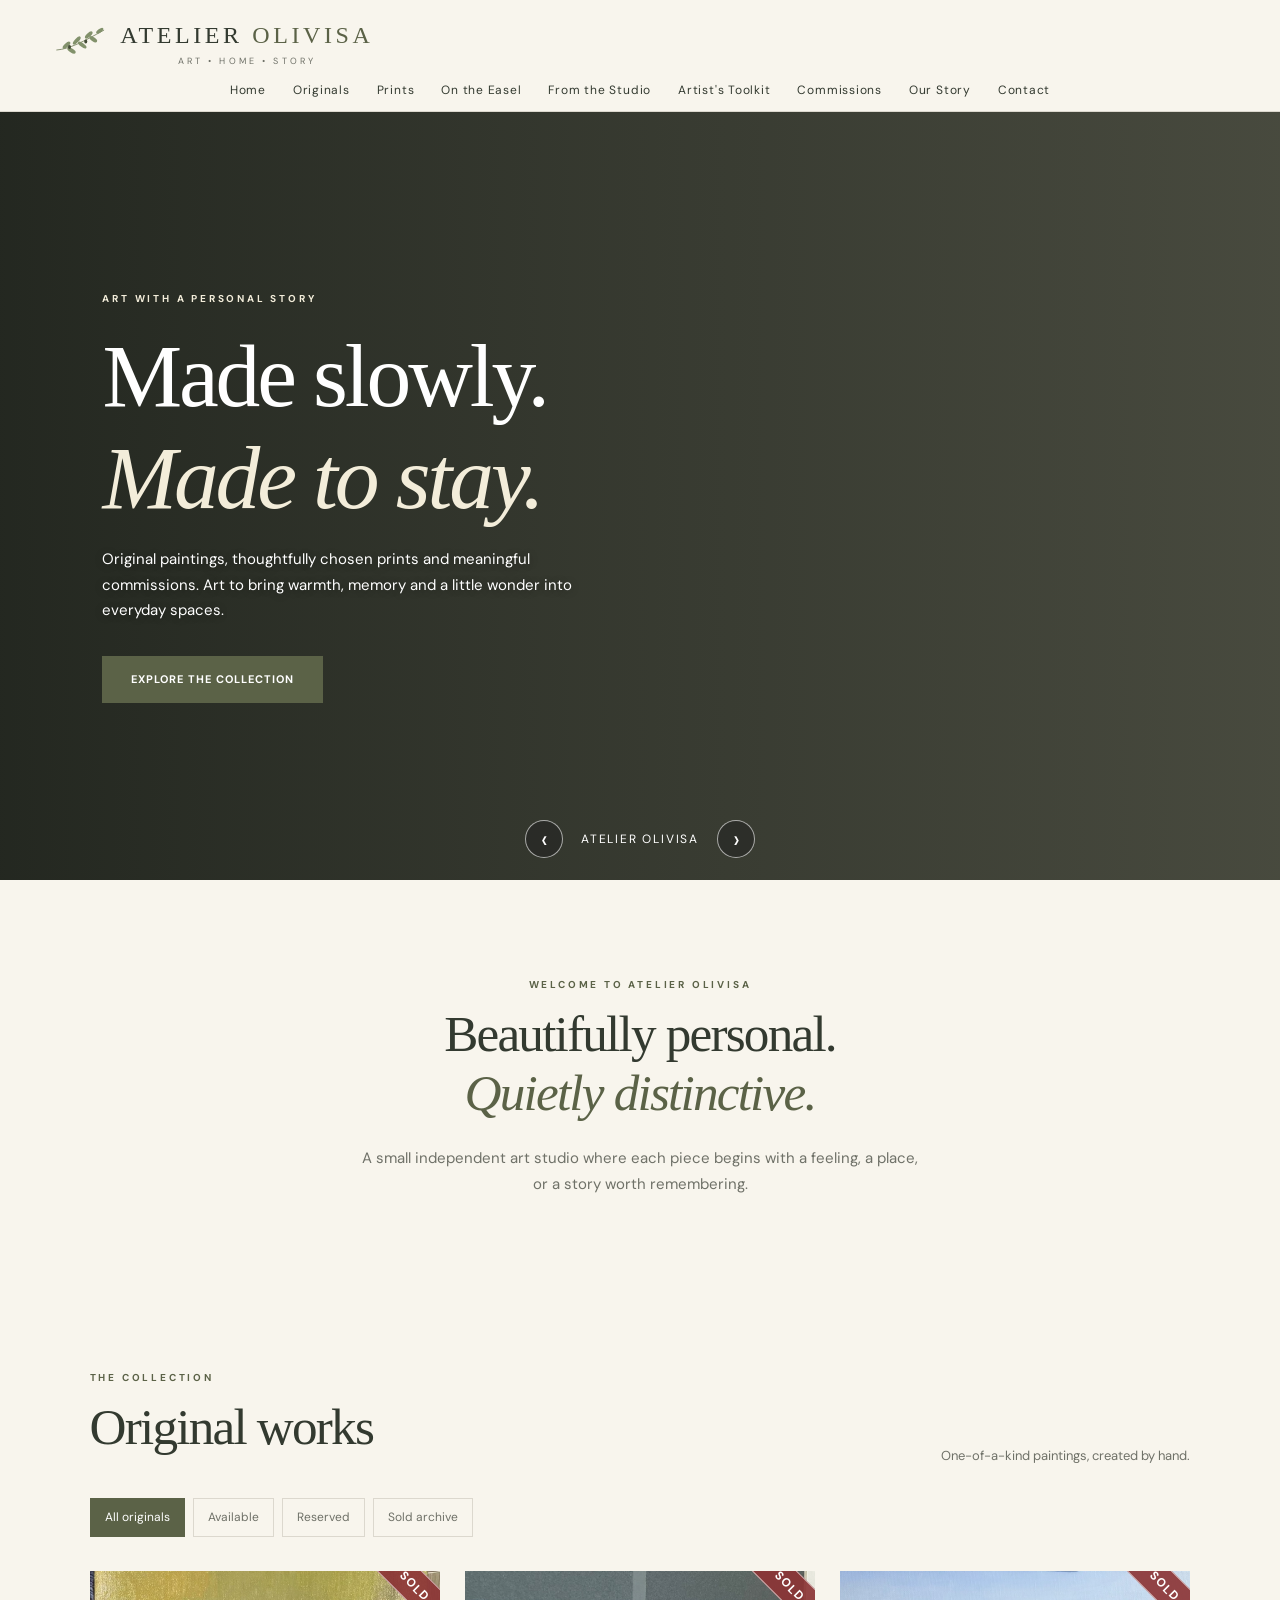
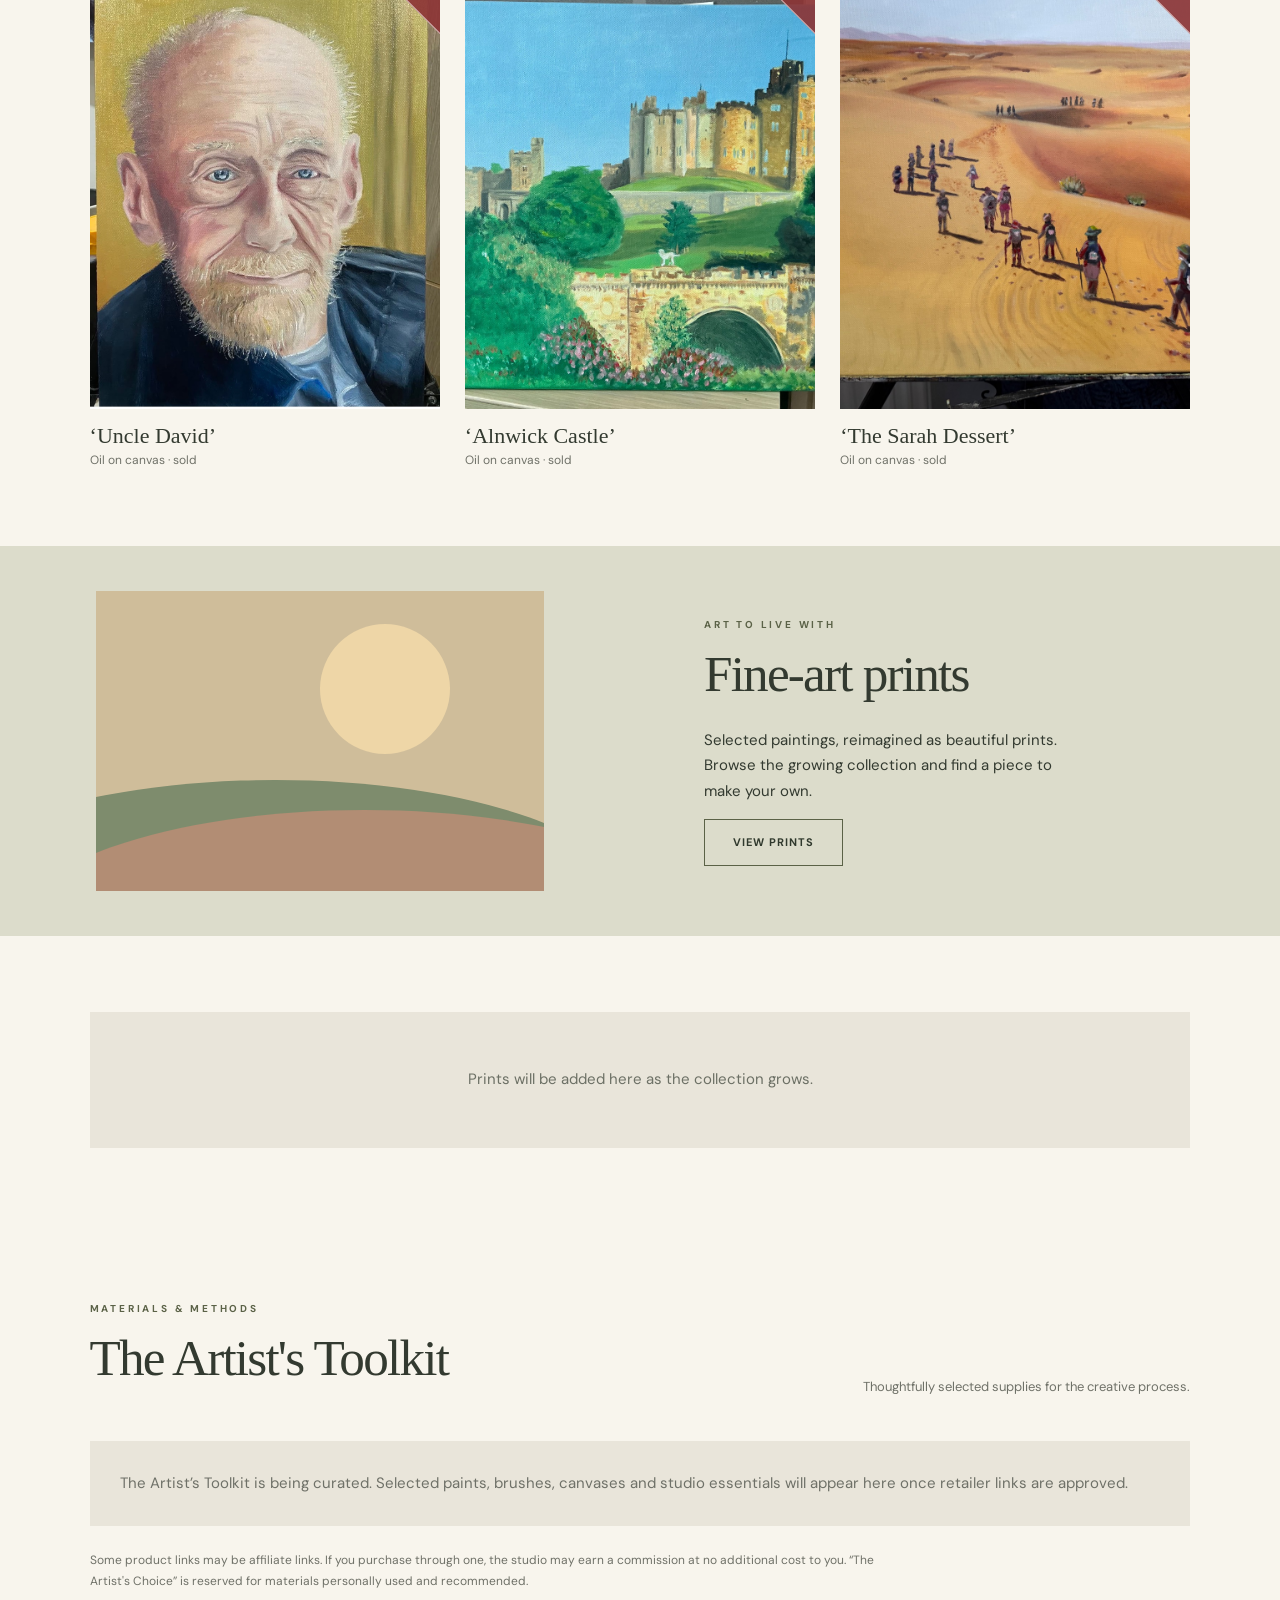
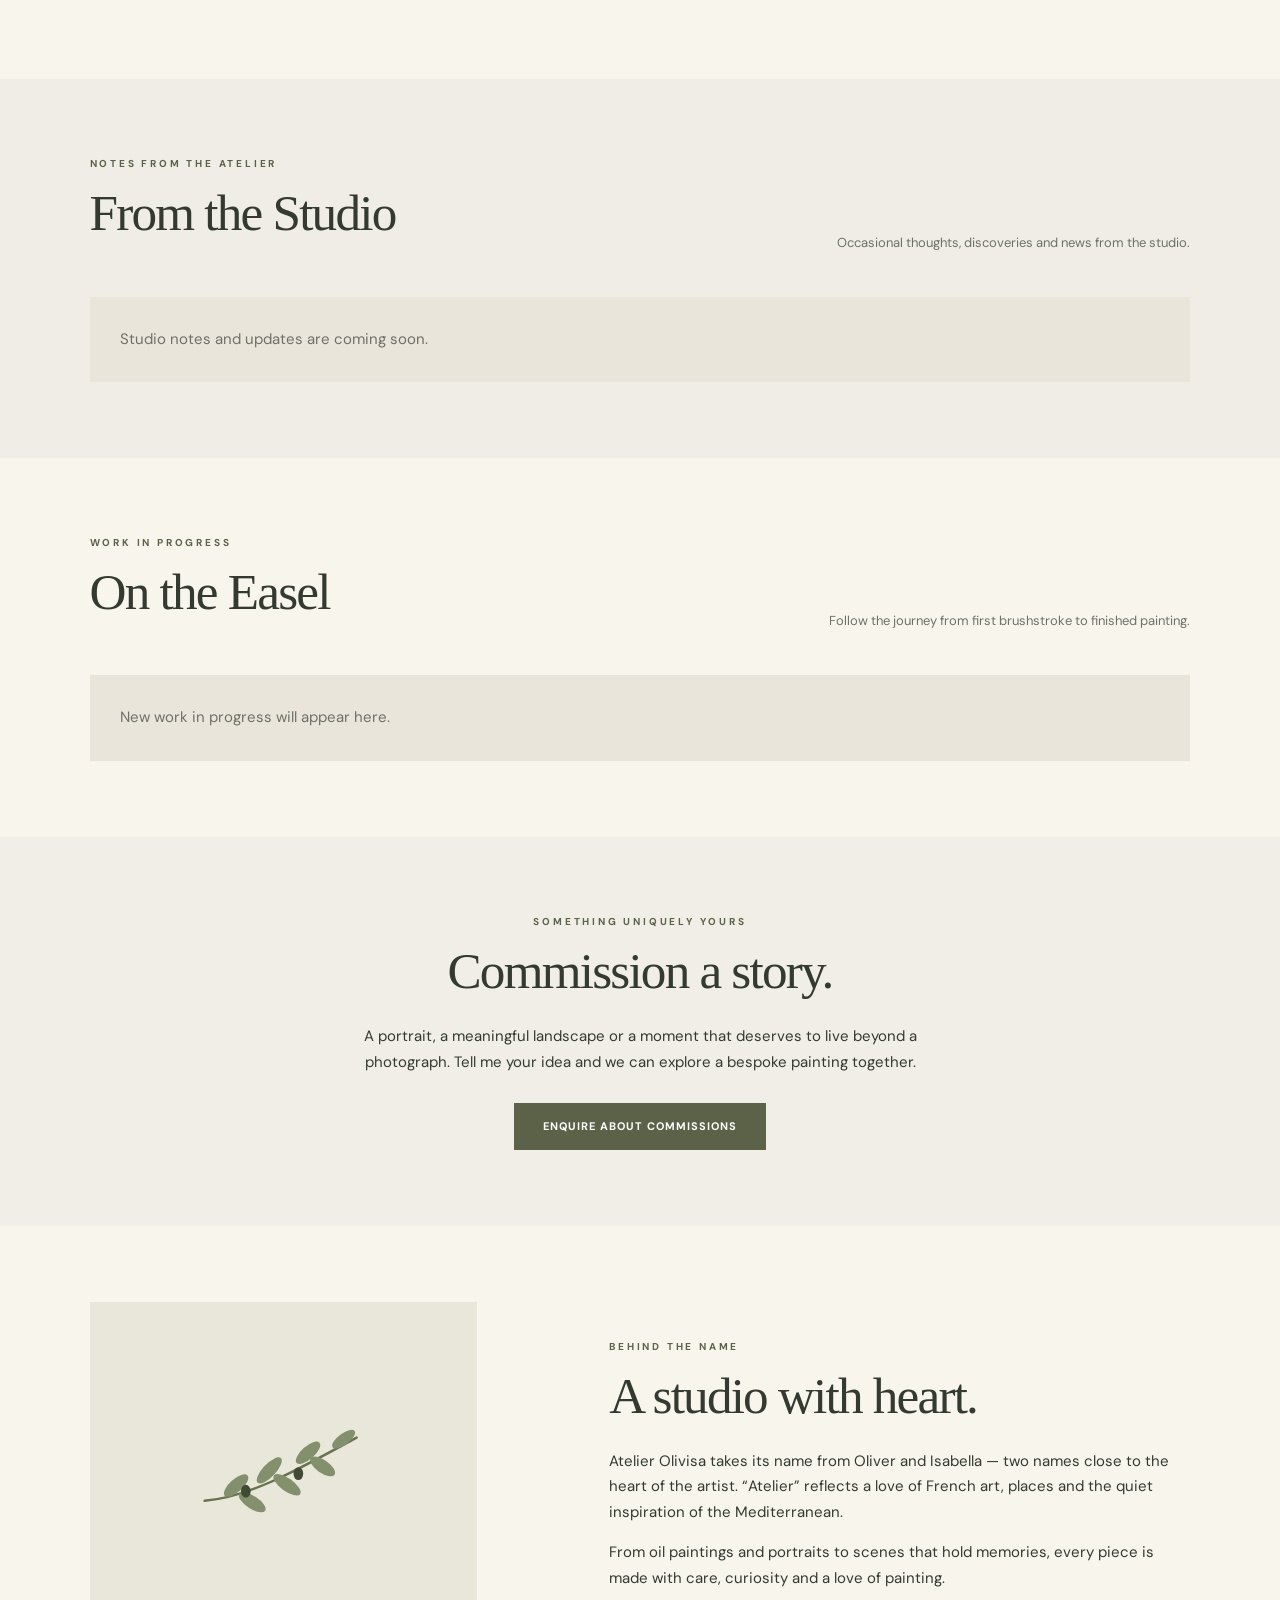
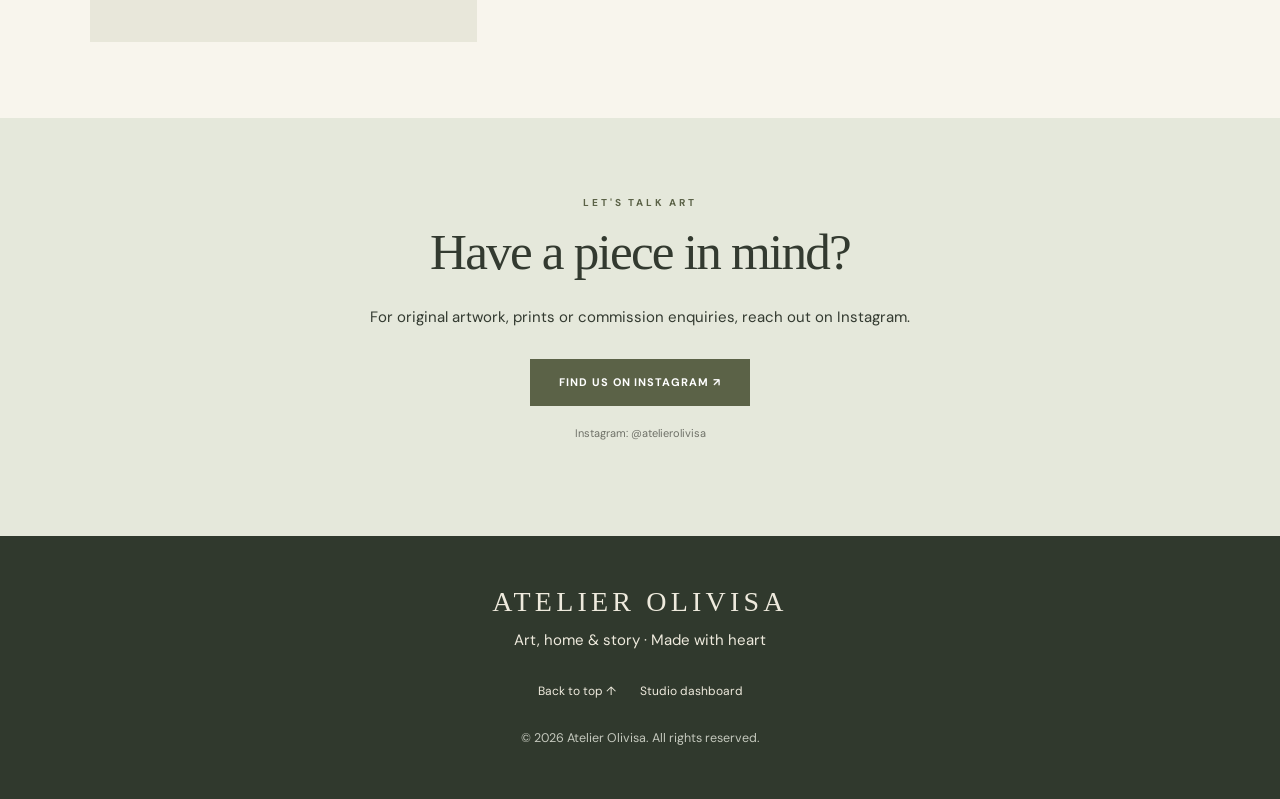
==== commit a5085930: "Add files via upload" ====
--- a/index.html
+++ b/index.html
@@ -1,7 +1,8 @@
 <!DOCTYPE html>
+
 <html lang="en"><head><meta charset="utf-8"/><meta content="width=device-width,initial-scale=1" name="viewport"/><meta content="#f8f5ed" name="theme-color"/><meta content="Atelier Olivisa — original oil paintings, fine-art prints and commissions." name="description"/><title>Atelier Olivisa — An Artful Life</title><link href="style.css" rel="stylesheet"/></head><body>
-<header class="site-header"><a aria-label="Atelier Olivisa home" class="brand" href="#home"><img alt="" src="assets/olive.svg"/><span>ATELIER <em>OLIVISA</em><small>ART • HOME • STORY</small></span></a><button aria-controls="nav" aria-expanded="false" class="nav-toggle">Menu ☰</button><nav id="nav"><a href="#home">Home</a><a href="#gallery">Originals</a><a href="#prints">Prints</a><a href="#easel">On the Easel</a><a href="#studio">From the Studio</a><a href="#toolkit">Artist's Toolkit</a><a href="#commissions">Commissions</a><a href="#story">Our Story</a><a href="#contact">Contact</a></nav></header>
-<main id="home"><section class="hero"><div class="hero-copy"><div class="eyebrow">ART WITH A PERSONAL STORY</div><h1>Made slowly.<br/><i>Made to stay.</i></h1><p>Original paintings, thoughtfully chosen prints and meaningful commissions. Art to bring warmth, memory and a little wonder into everyday spaces.</p><div class="actions"><a class="btn" href="#gallery">Explore the collection</a><a class="text-link" href="#story">Meet the artist ↗</a></div></div><div class="hero-art"><div class="artwork-frame"><div class="painting-placeholder" id="featured-visual"><span>Atelier<br/>Olivisa</span></div></div><div class="hero-label" id="featured-label">A collection in the making · Original artwork</div></div></section>
+<header class="site-header"><a aria-label="Atelier Olivisa home" class="brand" href="#home"><img alt="" src="assets/olive.svg"/><span>ATELIER <em>OLIVISA</em><small>ART • HOME • STORY</small></span></a><nav id="nav"><a href="#home">Home</a><a href="#gallery">Originals</a><a href="#prints">Prints</a><a href="#easel">On the Easel</a><a href="#studio">From the Studio</a><a href="#toolkit">Artist's Toolkit</a><a href="#commissions">Commissions</a><a href="#story">Our Story</a><a href="#contact">Contact</a></nav></header>
+<main id="home"><section class="hero hero-fullbleed"><div aria-hidden="true" class="hero-slides" id="hero-slides"></div><div aria-hidden="true" class="hero-shade"></div><div class="hero-copy"><div class="eyebrow">ART WITH A PERSONAL STORY</div><h1>Made slowly.<br/><i>Made to stay.</i></h1><p>Original paintings, thoughtfully chosen prints and meaningful commissions. Art to bring warmth, memory and a little wonder into everyday spaces.</p><div class="actions"><a class="btn" href="#gallery">Explore the collection</a></div></div><div aria-hidden="true" class="legacy-featured"><div class="artwork-frame"><div class="painting-placeholder" id="featured-visual"><span>Atelier<br/>Olivisa</span></div></div><div class="hero-label" id="featured-label">A collection in the making · Original artwork</div></div><div class="hero-carousel-controls"><button aria-label="Previous painting" id="hero-prev" type="button">‹</button><span aria-live="off" id="hero-position">01 / 01</span><button aria-label="Next painting" id="hero-next" type="button">›</button></div></section>
 <section class="intro"><span class="eyebrow">WELCOME TO ATELIER OLIVISA</span><h2>Beautifully personal.<br/><i>Quietly distinctive.</i></h2><p>A small independent art studio where each piece begins with a feeling, a place, or a story worth remembering.</p></section>
 <section class="collection section" id="gallery"><div class="section-head"><div><span class="eyebrow">THE COLLECTION</span><h2>Original works</h2></div><p>One-of-a-kind paintings, created by hand.</p></div><div class="filters"><button class="filter active" data-filter="all">All originals</button><button class="filter" data-filter="available">Available</button><button class="filter" data-filter="reserved">Reserved</button><button class="filter" data-filter="sold">Sold archive</button></div><div class="art-grid" id="original-grid"></div></section>
 <section class="split-banner" id="prints"><div class="banner-art"><div class="abstract-scene"><div class="sun"></div><div class="hill hill-a"></div><div class="hill hill-b"></div></div></div><div class="banner-text"><span class="eyebrow">ART TO LIVE WITH</span><h2>Fine-art prints</h2><p>Selected paintings, reimagined as beautiful prints. Browse the growing collection and find a piece to make your own.</p><a class="btn ghost" href="#print-list">View prints</a></div></section><section class="section"><div class="art-grid" id="print-list"></div></section>
@@ -11,4 +12,4 @@
 <section class="story section" id="story"><div class="story-mark"><img alt="Olive branch illustration" src="assets/olive.svg"/></div><div><span class="eyebrow">BEHIND THE NAME</span><h2>A studio with heart.</h2><p>Atelier Olivisa takes its name from Oliver and Isabella — two names close to the heart of the artist. “Atelier” reflects a love of French art, places and the quiet inspiration of the Mediterranean.</p><p>From oil paintings and portraits to scenes that hold memories, every piece is made with care, curiosity and a love of painting.</p></div></section>
 <section class="contact section" id="contact"><span class="eyebrow">LET'S TALK ART</span><h2>Have a piece in mind?</h2><p>For original artwork, prints or commission enquiries, reach out on Instagram.</p><a class="btn" href="https://www.instagram.com/atelierolivisa/" id="instagram-link" rel="noopener noreferrer" target="_blank">Find us on Instagram ↗</a><small id="contact-note">Instagram: @atelierolivisa</small></section></main>
 <footer><div class="footer-brand">ATELIER OLIVISA</div><p>Art, home &amp; story · Made with heart</p><div><a href="#home">Back to top ↑</a><a href="admin.html">Studio dashboard</a></div><small>© <span id="year"></span> Atelier Olivisa. All rights reserved.</small></footer>
-<dialog id="art-dialog"><button aria-label="Close artwork details" class="dialog-close">×</button><div id="dialog-body"></div></dialog><script src="settings.js"></script><script src="site-v2.js"></script></body></html>
+<dialog id="art-dialog"><button aria-label="Close artwork details" class="dialog-close">×</button><div id="dialog-body"></div></dialog><script src="settings.js"></script><script src="site-v2.js"></script><script defer="True" src="hero-refresh.js"></script></body></html>
--- a/style.css
+++ b/style.css
@@ -9,3 +9,28 @@
 .editorial-grid{display:grid;grid-template-columns:repeat(3,minmax(0,1fr));gap:22px;margin-top:30px}.editorial-card{background:#fffcf6;border:1px solid var(--line);padding:23px;min-width:0}.editorial-card h3{font:26px Georgia,serif;line-height:1.2;margin:0 0 12px}.editorial-card p{color:var(--mute);font-size:13px;white-space:pre-line}.editorial-card img{width:100%;aspect-ratio:4/3;object-fit:cover;margin-bottom:18px}.studio-section.alt{background:#efede5}.editorial-empty{grid-column:1/-1;background:#e9e5da;padding:30px;color:var(--mute)}.choice-label{display:inline-block;font-size:10px;letter-spacing:.14em;text-transform:uppercase;color:var(--olive);font-weight:700;margin:5px 0 12px}.affiliate-note{font-size:12px;color:var(--mute);margin-top:24px;max-width:800px}.editorial-card .btn{margin-top:10px}
 @media(max-width:900px){.editorial-grid{grid-template-columns:repeat(2,minmax(0,1fr))}#art-dialog .detail{grid-template-columns:1fr}#art-dialog .detail img{max-height:55dvh}nav{max-height:75dvh;overflow:auto}}
 @media(max-width:650px){.editorial-grid{grid-template-columns:1fr}#art-dialog{max-height:92dvh}#art-dialog .detail{padding:44px 20px 24px}#art-dialog .detail img{max-height:55dvh}.sold-stamp{width:100px;font-size:10px}}
+
+/* Atelier Olivisa editorial hero refresh — appended overrides */
+.site-header{height:auto;min-height:0;position:sticky;top:0;display:flex;flex-direction:column;align-items:stretch;justify-content:center;gap:4px;padding:10px clamp(18px,4vw,70px) 11px;z-index:30}
+.site-header .brand{align-self:flex-start;font-size:clamp(17px,2vw,24px)}
+.site-header nav{display:flex;position:static;max-height:none;overflow:visible;box-shadow:none;background:transparent;padding:4px 0 0;flex-wrap:wrap;justify-content:center;gap:5px clamp(12px,2.1vw,30px)}
+.site-header nav a{font-size:clamp(10px,1vw,12px);line-height:1.7;white-space:nowrap}
+.nav-toggle{display:none!important}
+.hero-fullbleed{position:relative;isolation:isolate;display:flex;align-items:center;min-height:clamp(540px,calc(100svh - 132px),1000px);padding:clamp(40px,7vw,110px) clamp(24px,8vw,135px);overflow:hidden;background:#4a4c40;color:#fff}
+.hero-slides,.hero-shade{position:absolute;inset:0;pointer-events:none}
+.hero-slides{z-index:-3}
+.hero-slide{position:absolute;inset:0;opacity:0;background-size:cover;background-position:var(--focus,center);transition:opacity 1.1s ease}
+.hero-slide.active{opacity:1}
+.hero-shade{z-index:-2;background:linear-gradient(90deg,rgba(17,22,17,.67) 0%,rgba(17,22,17,.37) 45%,rgba(17,22,17,.04) 100%)}
+.hero-fullbleed .hero-copy{position:relative;max-width:690px;z-index:2}
+.hero-fullbleed .eyebrow,.hero-fullbleed h1 i{color:#f3edda}
+.hero-fullbleed h1{font-size:clamp(54px,7vw,106px);margin:18px 0}
+.hero-fullbleed .hero-copy p{color:#fff;max-width:520px;text-shadow:0 1px 8px #0005}
+.hero-fullbleed .btn{background:#5b6247;border-color:#5b6247}
+.hero-fullbleed .legacy-featured{position:absolute;width:1px;height:1px;overflow:hidden;opacity:0;pointer-events:none}
+.hero-carousel-controls{position:absolute;bottom:22px;left:50%;transform:translateX(-50%);display:flex;gap:18px;align-items:center;z-index:3;color:white;font-size:12px;letter-spacing:.15em}
+.hero-carousel-controls button{border:1px solid #ffffff99;background:#2228;color:white;border-radius:50%;width:38px;height:38px;font-size:25px;line-height:1}
+section[id]{scroll-margin-top:145px}
+@media(max-width:900px){.site-header{min-height:0}.site-header nav{display:flex;position:static;max-height:none;overflow:visible;box-shadow:none;padding:4px 0 0;justify-content:center}.hero-fullbleed{padding:50px 7vw;min-height:calc(100svh - 130px)}}
+@media(max-width:650px){.site-header{padding:8px 12px}.site-header .brand{font-size:17px}.site-header .brand img{width:42px;height:42px}.site-header nav{gap:3px 13px}.site-header nav a{font-size:10px}.hero-fullbleed{min-height:calc(100svh - 135px);padding:42px 24px 76px}.hero-fullbleed h1{font-size:clamp(44px,12vw,68px)}.hero-shade{background:linear-gradient(90deg,#151b16b8,#151b1666)}}
+@media(prefers-reduced-motion:reduce){.hero-slide{transition:none}}
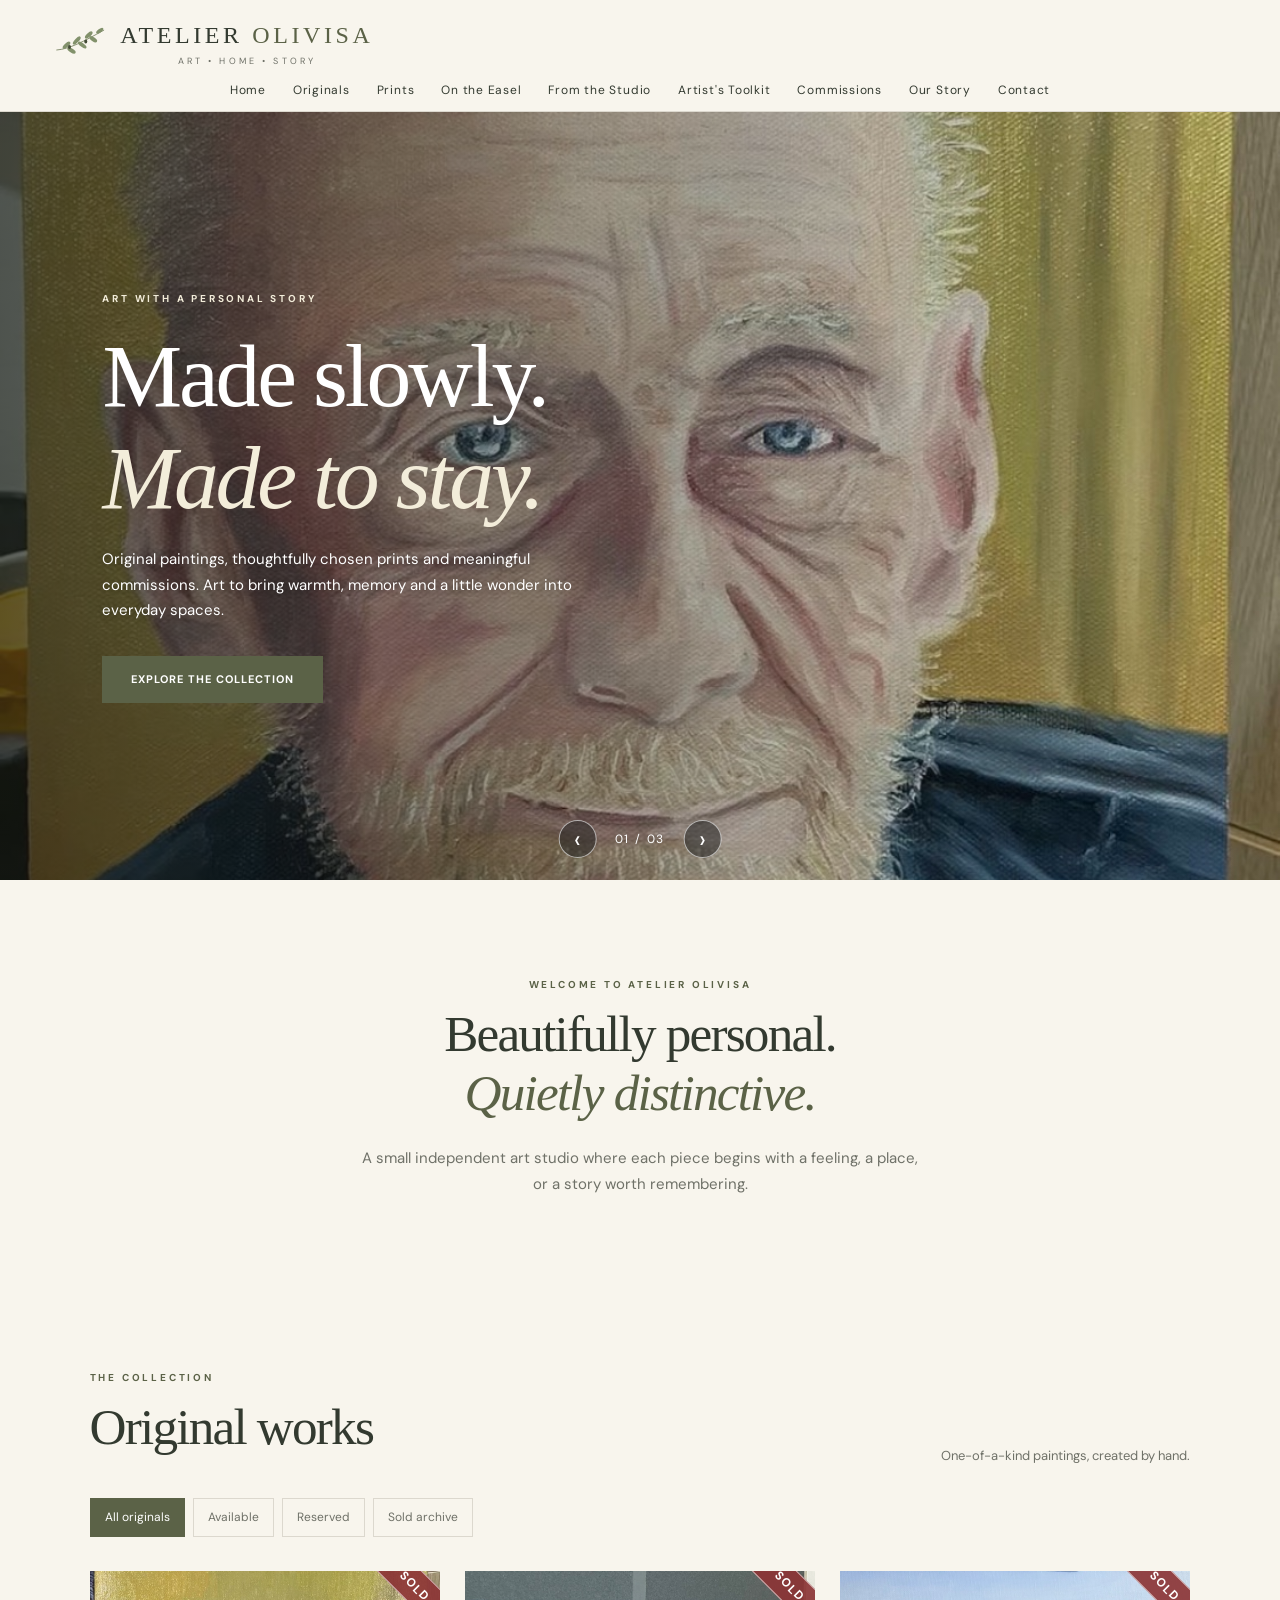
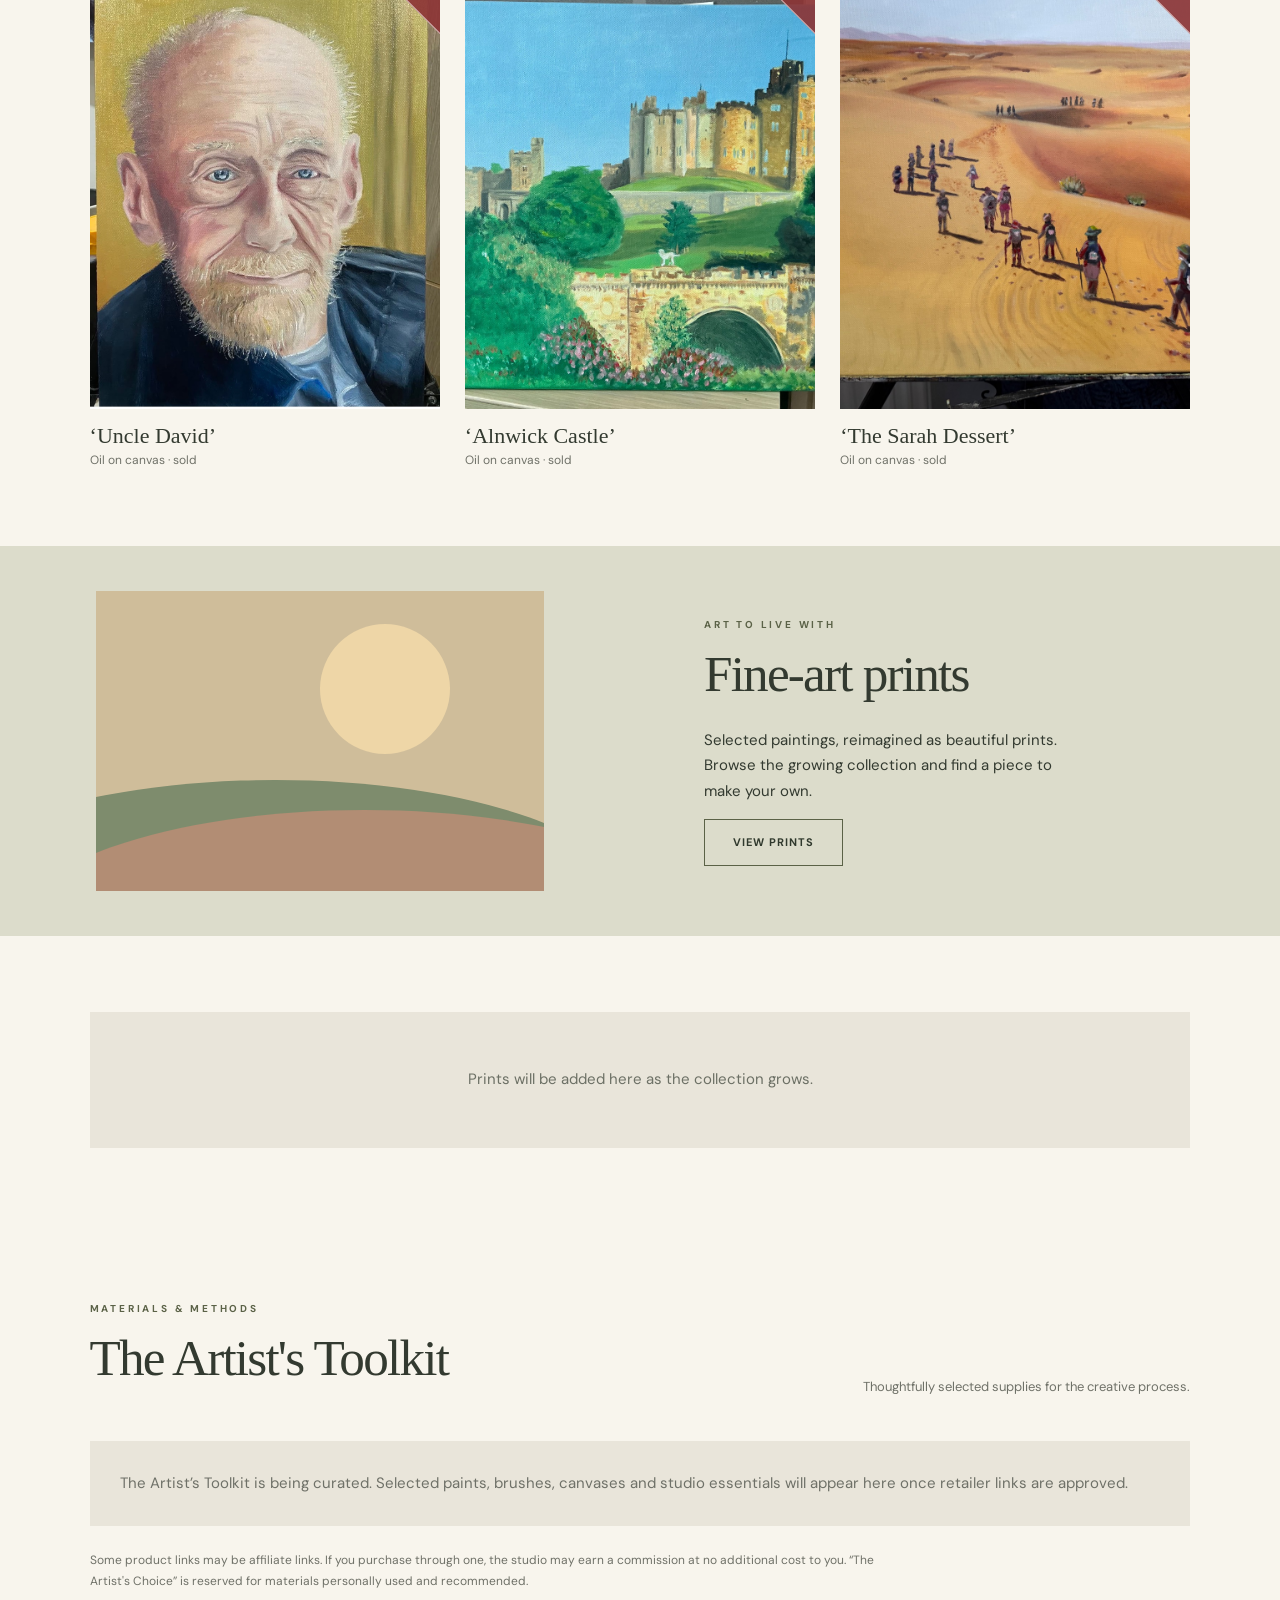
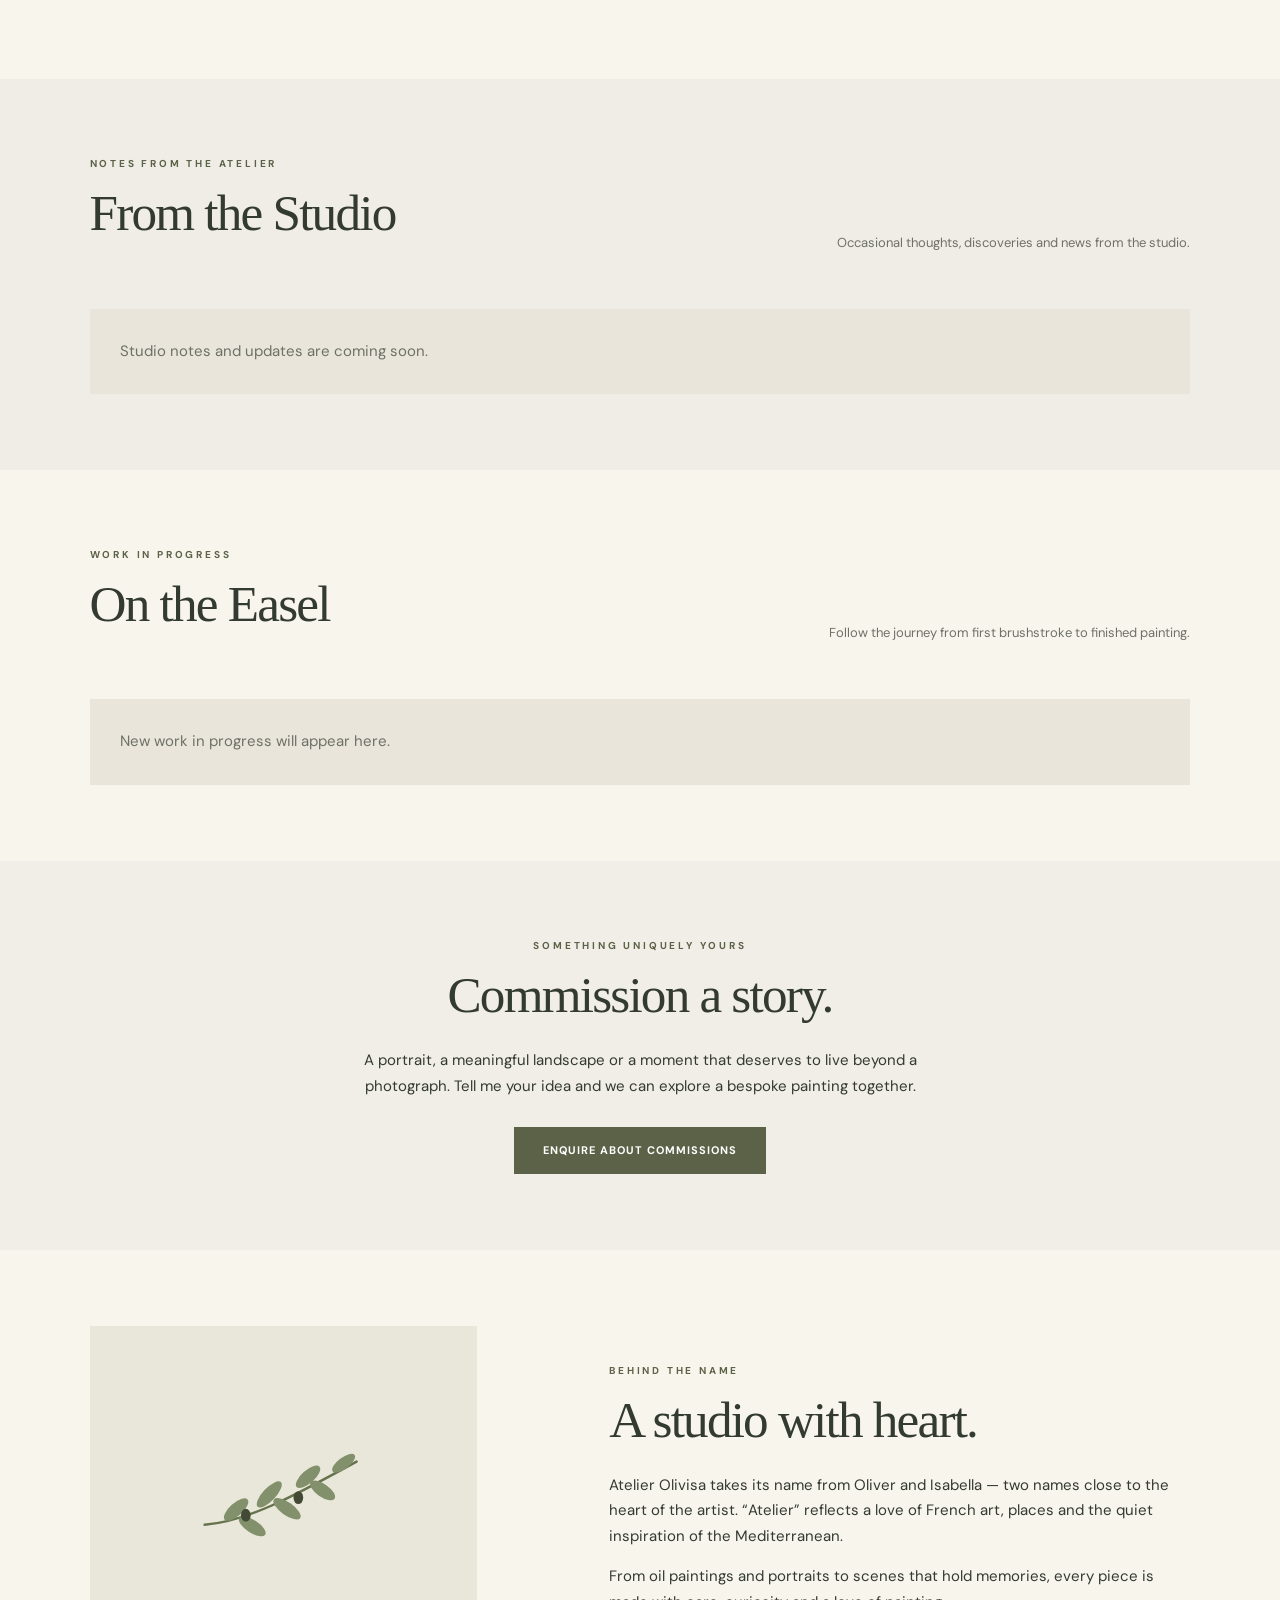
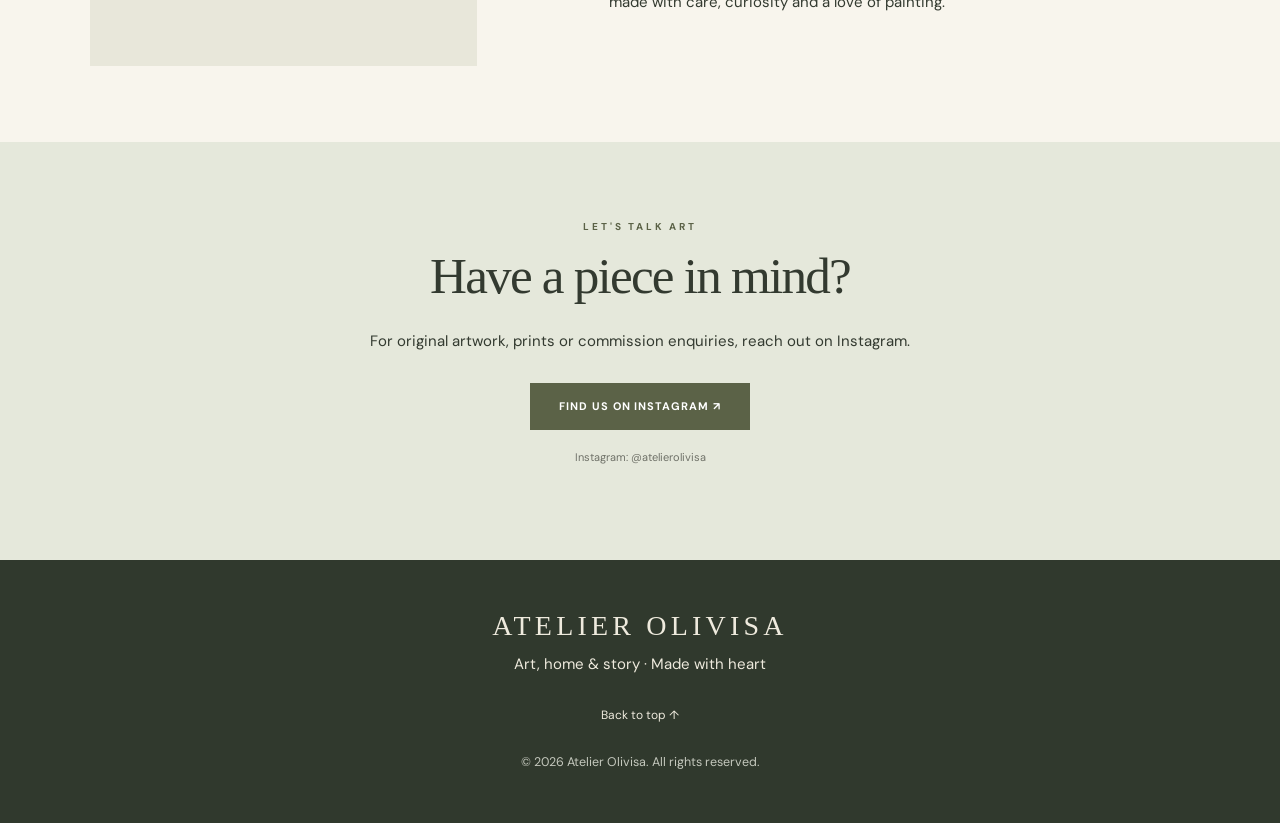
==== commit 2ed8ef67: "Add files via upload" ====
--- a/index.html
+++ b/index.html
@@ -11,5 +11,5 @@
 <section class="section studio-section" id="easel"><div class="section-head"><div><span class="eyebrow">WORK IN PROGRESS</span><h2>On the Easel</h2></div><p>Follow the journey from first brushstroke to finished painting.</p></div><div class="editorial-grid" id="easel-grid"></div></section><section class="commissions section" id="commissions"><span class="eyebrow">SOMETHING UNIQUELY YOURS</span><h2>Commission a story.</h2><p>A portrait, a meaningful landscape or a moment that deserves to live beyond a photograph. Tell me your idea and we can explore a bespoke painting together.</p><a class="btn" href="#contact">Enquire about commissions</a></section>
 <section class="story section" id="story"><div class="story-mark"><img alt="Olive branch illustration" src="assets/olive.svg"/></div><div><span class="eyebrow">BEHIND THE NAME</span><h2>A studio with heart.</h2><p>Atelier Olivisa takes its name from Oliver and Isabella — two names close to the heart of the artist. “Atelier” reflects a love of French art, places and the quiet inspiration of the Mediterranean.</p><p>From oil paintings and portraits to scenes that hold memories, every piece is made with care, curiosity and a love of painting.</p></div></section>
 <section class="contact section" id="contact"><span class="eyebrow">LET'S TALK ART</span><h2>Have a piece in mind?</h2><p>For original artwork, prints or commission enquiries, reach out on Instagram.</p><a class="btn" href="https://www.instagram.com/atelierolivisa/" id="instagram-link" rel="noopener noreferrer" target="_blank">Find us on Instagram ↗</a><small id="contact-note">Instagram: @atelierolivisa</small></section></main>
-<footer><div class="footer-brand">ATELIER OLIVISA</div><p>Art, home &amp; story · Made with heart</p><div><a href="#home">Back to top ↑</a><a href="admin.html">Studio dashboard</a></div><small>© <span id="year"></span> Atelier Olivisa. All rights reserved.</small></footer>
+<footer><div class="footer-brand">ATELIER OLIVISA</div><p>Art, home &amp; story · Made with heart</p><div><a href="#home">Back to top ↑</a></div><small>© <span id="year"></span> Atelier Olivisa. All rights reserved.</small></footer>
 <dialog id="art-dialog"><button aria-label="Close artwork details" class="dialog-close">×</button><div id="dialog-body"></div></dialog><script src="settings.js"></script><script src="site-v2.js"></script><script defer="True" src="hero-refresh.js"></script></body></html>
--- a/style.css
+++ b/style.css
@@ -18,10 +18,10 @@
 .nav-toggle{display:none!important}
 .hero-fullbleed{position:relative;isolation:isolate;display:flex;align-items:center;min-height:clamp(540px,calc(100svh - 132px),1000px);padding:clamp(40px,7vw,110px) clamp(24px,8vw,135px);overflow:hidden;background:#4a4c40;color:#fff}
 .hero-slides,.hero-shade{position:absolute;inset:0;pointer-events:none}
-.hero-slides{z-index:-3}
+.hero-slides{z-index:0}
 .hero-slide{position:absolute;inset:0;opacity:0;background-size:cover;background-position:var(--focus,center);transition:opacity 1.1s ease}
 .hero-slide.active{opacity:1}
-.hero-shade{z-index:-2;background:linear-gradient(90deg,rgba(17,22,17,.67) 0%,rgba(17,22,17,.37) 45%,rgba(17,22,17,.04) 100%)}
+.hero-shade{z-index:1;background:linear-gradient(90deg,rgba(17,22,17,.67) 0%,rgba(17,22,17,.37) 45%,rgba(17,22,17,.04) 100%)}
 .hero-fullbleed .hero-copy{position:relative;max-width:690px;z-index:2}
 .hero-fullbleed .eyebrow,.hero-fullbleed h1 i{color:#f3edda}
 .hero-fullbleed h1{font-size:clamp(54px,7vw,106px);margin:18px 0}
@@ -34,3 +34,6 @@
 @media(max-width:900px){.site-header{min-height:0}.site-header nav{display:flex;position:static;max-height:none;overflow:visible;box-shadow:none;padding:4px 0 0;justify-content:center}.hero-fullbleed{padding:50px 7vw;min-height:calc(100svh - 130px)}}
 @media(max-width:650px){.site-header{padding:8px 12px}.site-header .brand{font-size:17px}.site-header .brand img{width:42px;height:42px}.site-header nav{gap:3px 13px}.site-header nav a{font-size:10px}.hero-fullbleed{min-height:calc(100svh - 135px);padding:42px 24px 76px}.hero-fullbleed h1{font-size:clamp(44px,12vw,68px)}.hero-shade{background:linear-gradient(90deg,#151b16b8,#151b1666)}}
 @media(prefers-reduced-motion:reduce){.hero-slide{transition:none}}
+
+/* Borderless editorial journal layouts */
+.journal-list{display:flex;flex-direction:column;gap:clamp(55px,8vw,115px);margin-top:42px}.journal-entry{display:grid;grid-template-columns:minmax(0,1fr) minmax(0,1fr);gap:clamp(24px,5vw,90px);align-items:center;min-width:0}.journal-visual{width:100%;aspect-ratio:1/1;overflow:hidden;background:#e8e6df}.journal-visual img{width:100%;height:100%;object-fit:cover;display:block}.journal-copy{min-width:0;max-width:590px}.journal-copy h3{font:normal clamp(30px,3.7vw,56px)/1.13 Georgia,serif;letter-spacing:-.03em;margin:14px 0 22px}.journal-copy p{white-space:pre-line;overflow-wrap:anywhere;color:var(--mute);line-height:1.85}.journal-entry.image-right .journal-visual{order:2}.journal-entry.image-right .journal-copy{order:1}.studio-admin{padding-top:65px}.studio-admin-head{margin-bottom:28px}.studio-admin-head h2{font-size:clamp(32px,4vw,52px)}@media(max-width:700px){.journal-entry{grid-template-columns:1fr;gap:22px}.journal-entry.image-right .journal-visual,.journal-entry.image-right .journal-copy{order:initial}.journal-copy h3{margin:12px 0}.journal-list{gap:58px}}
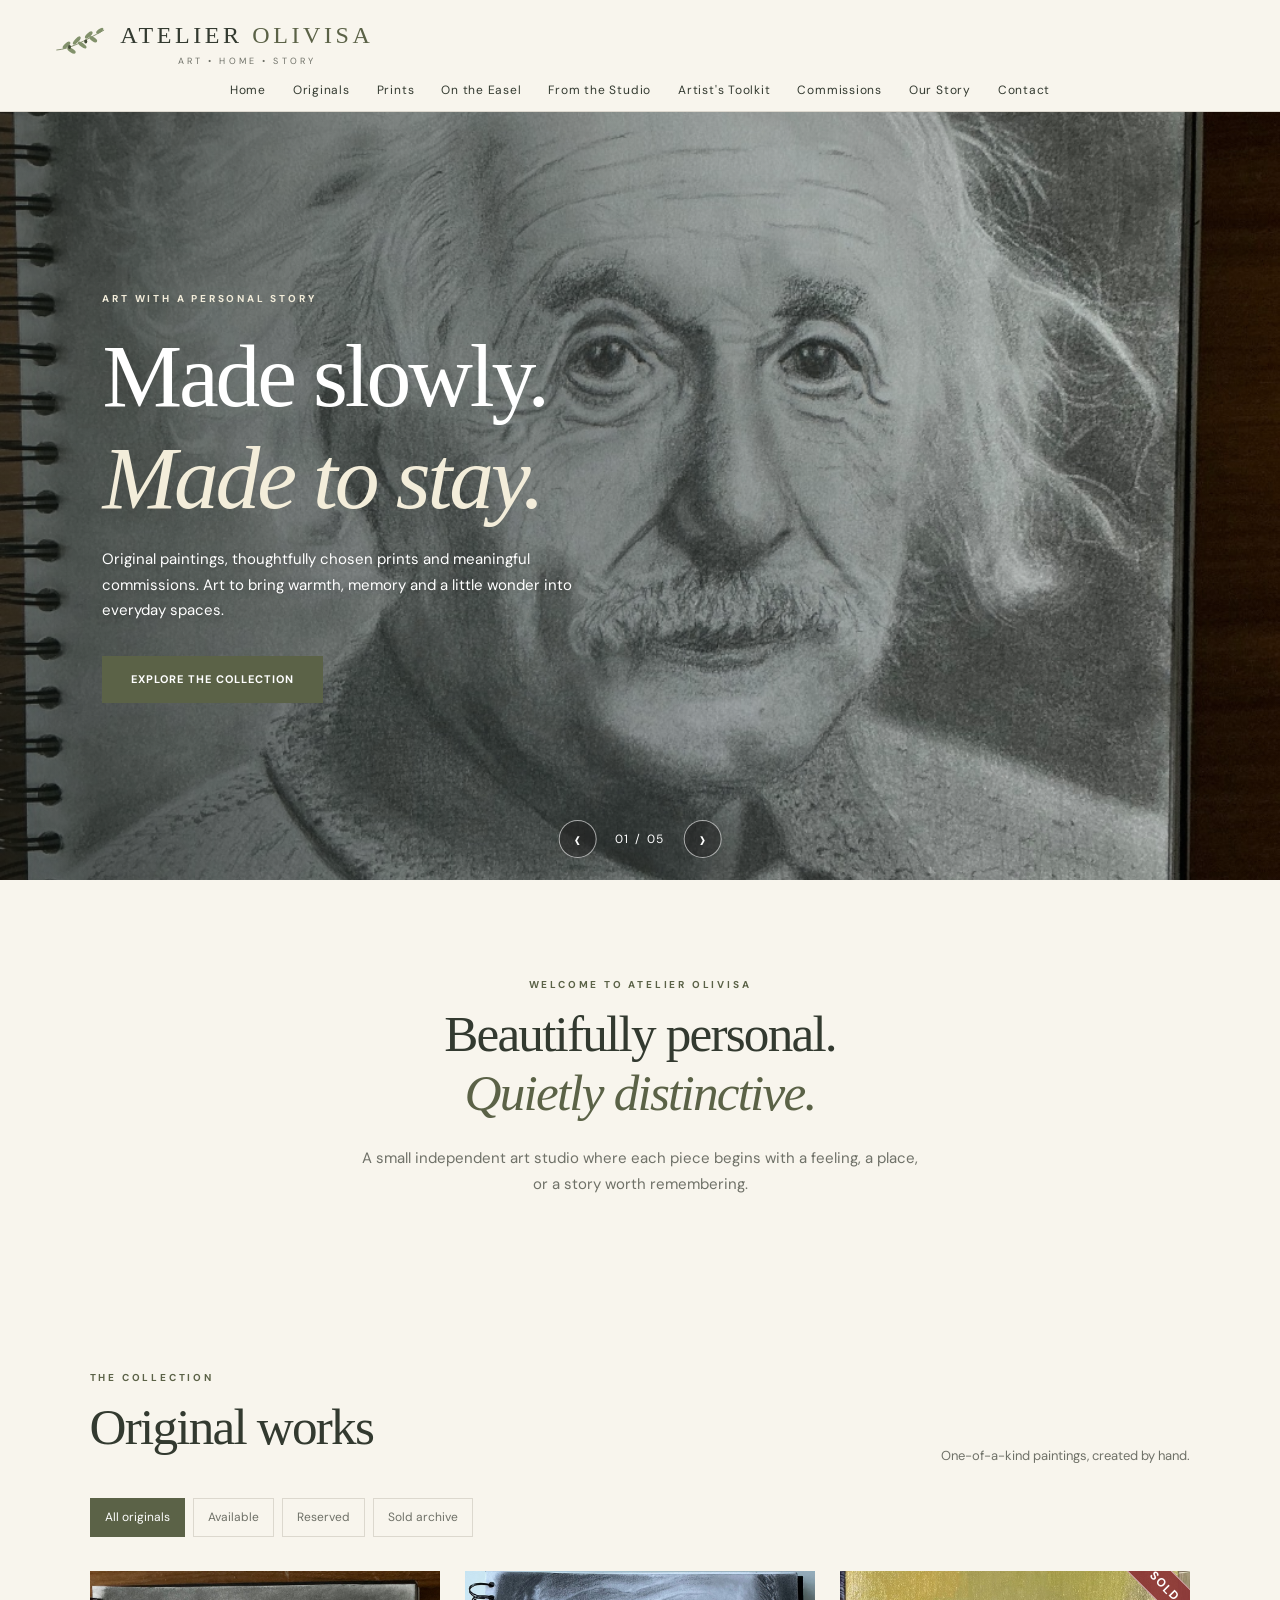
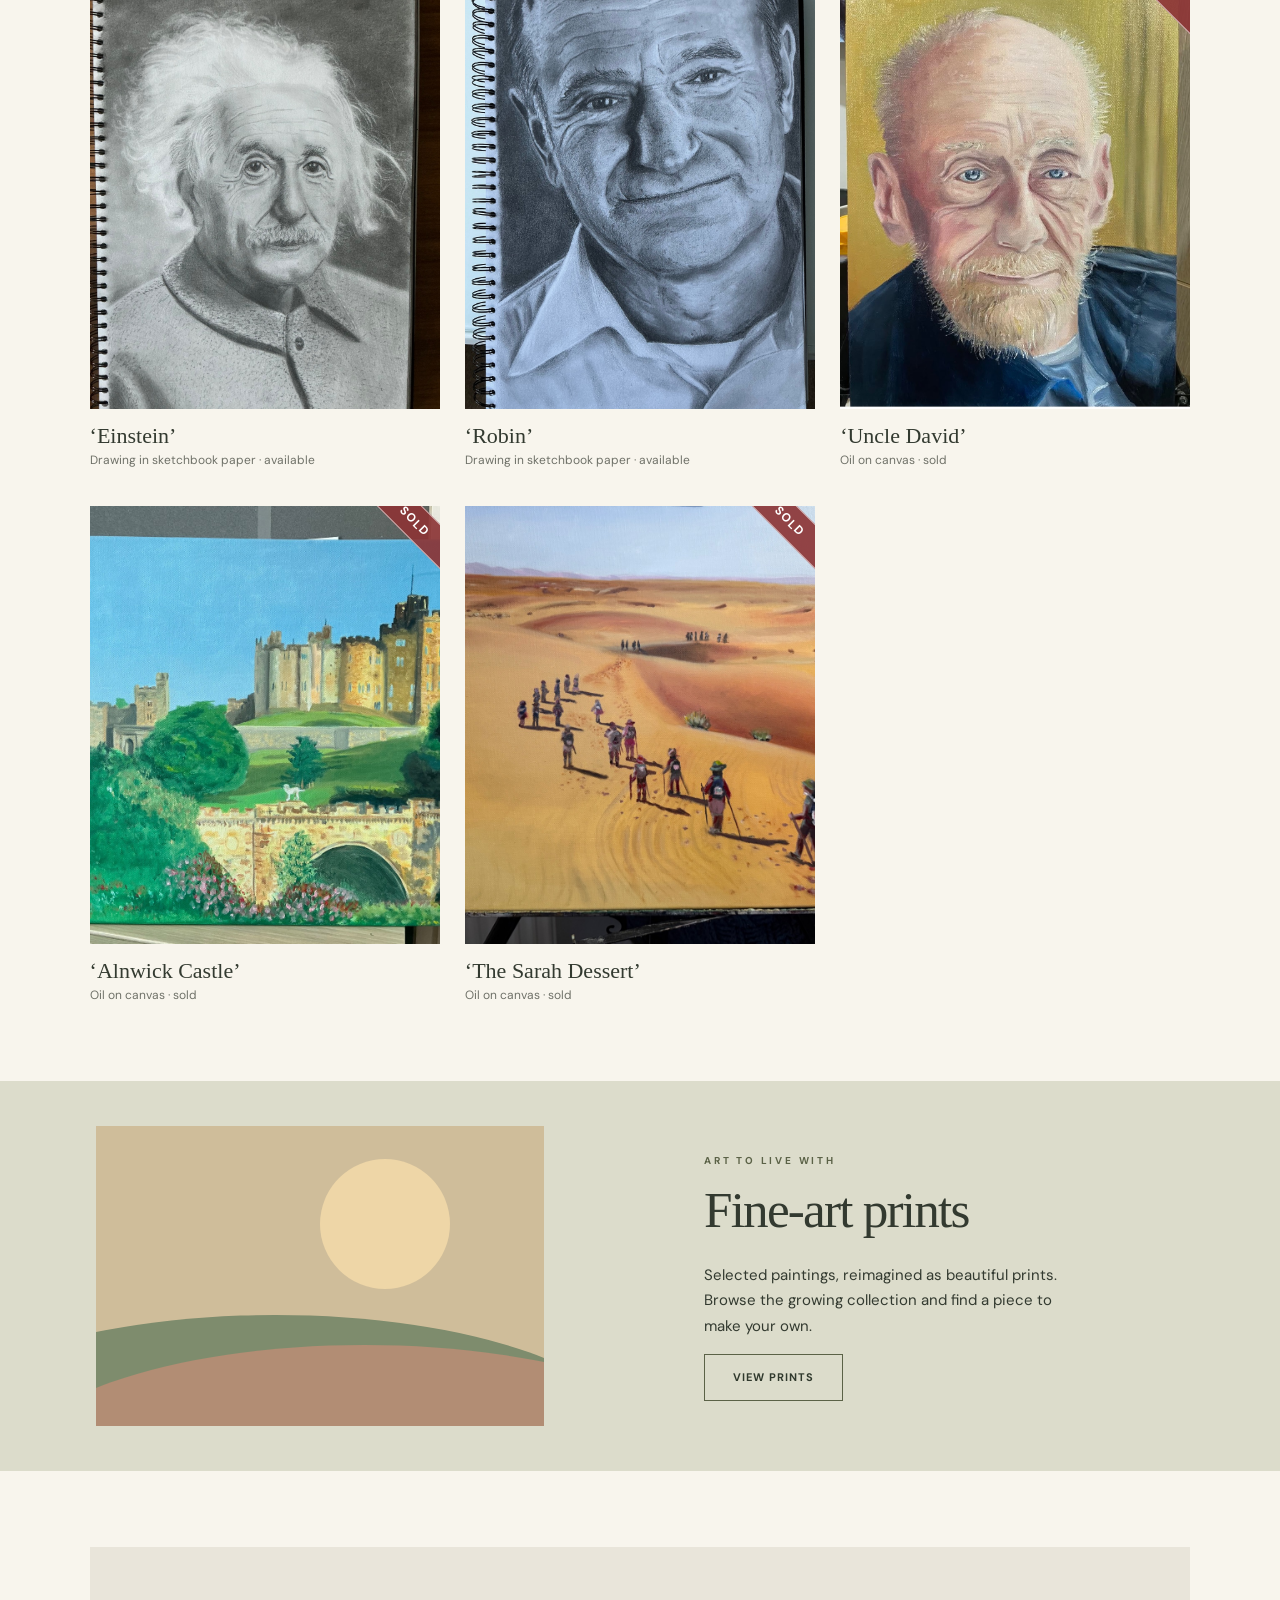
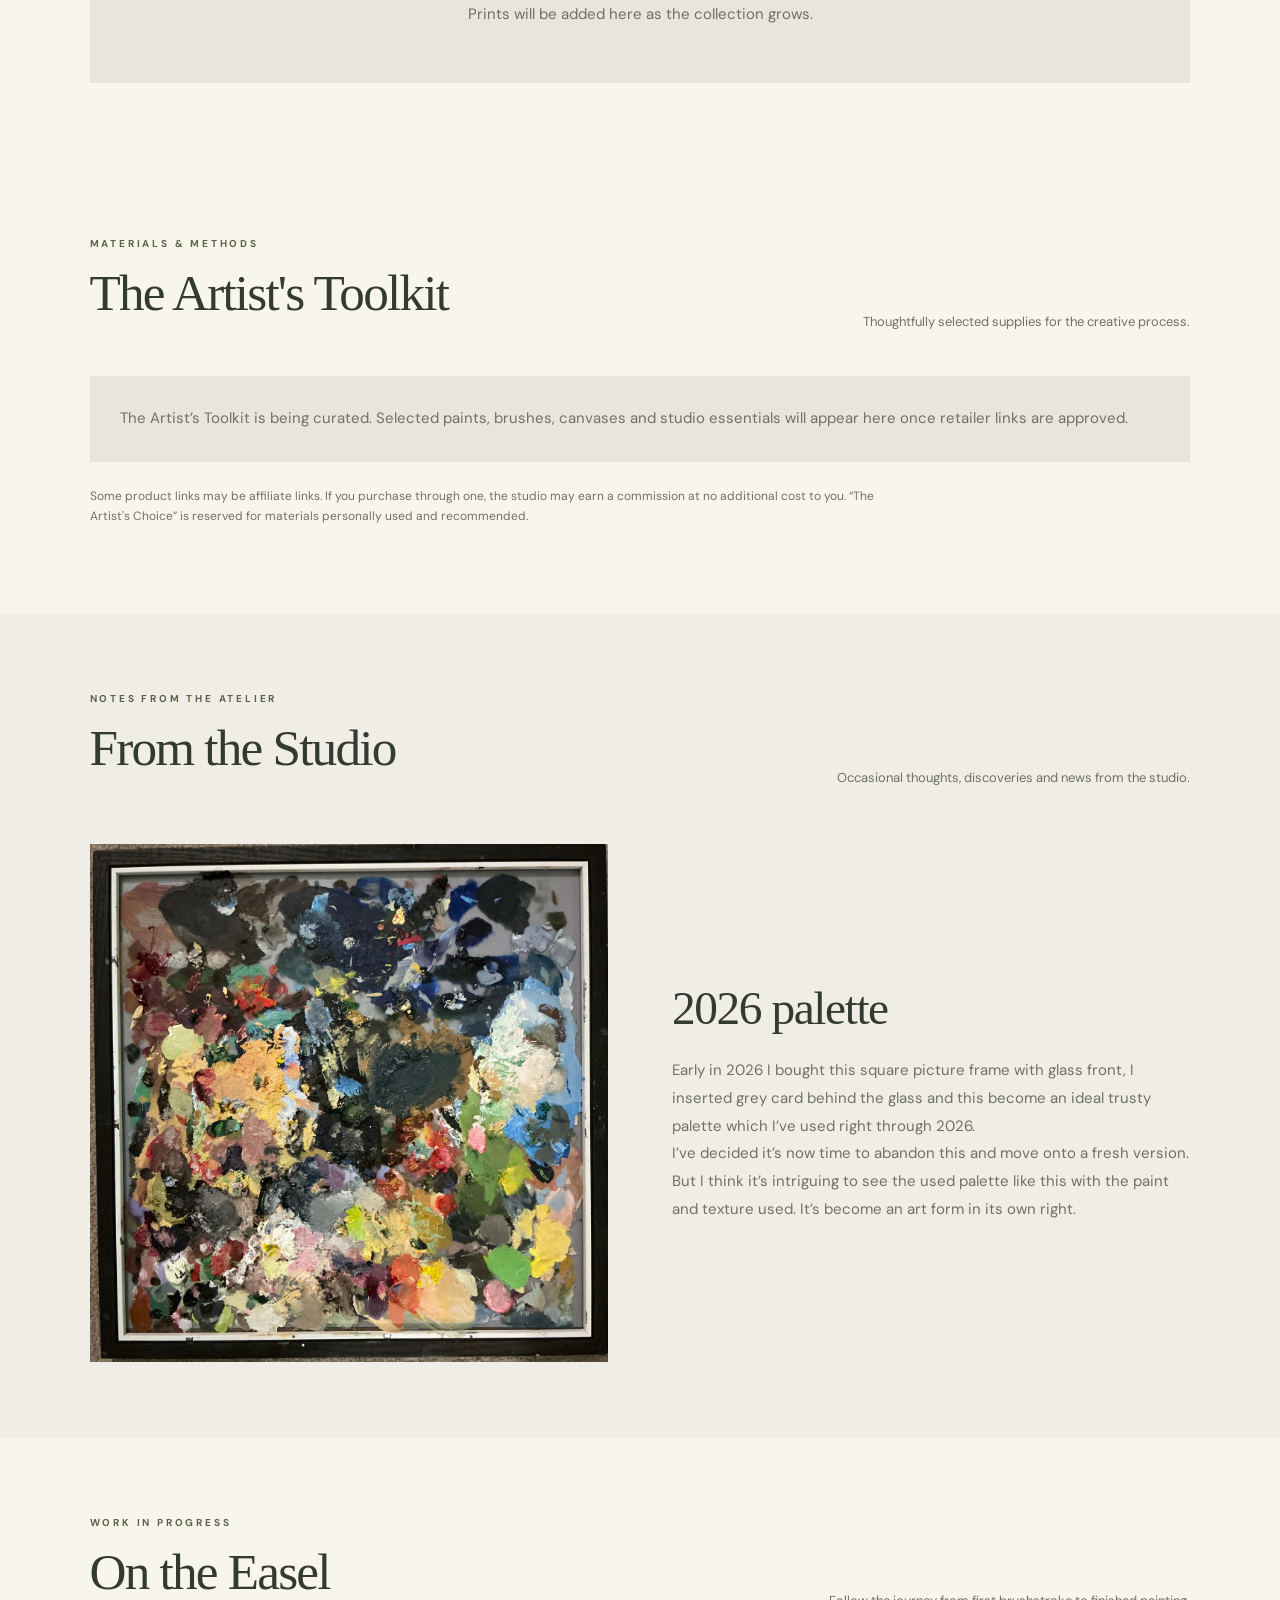
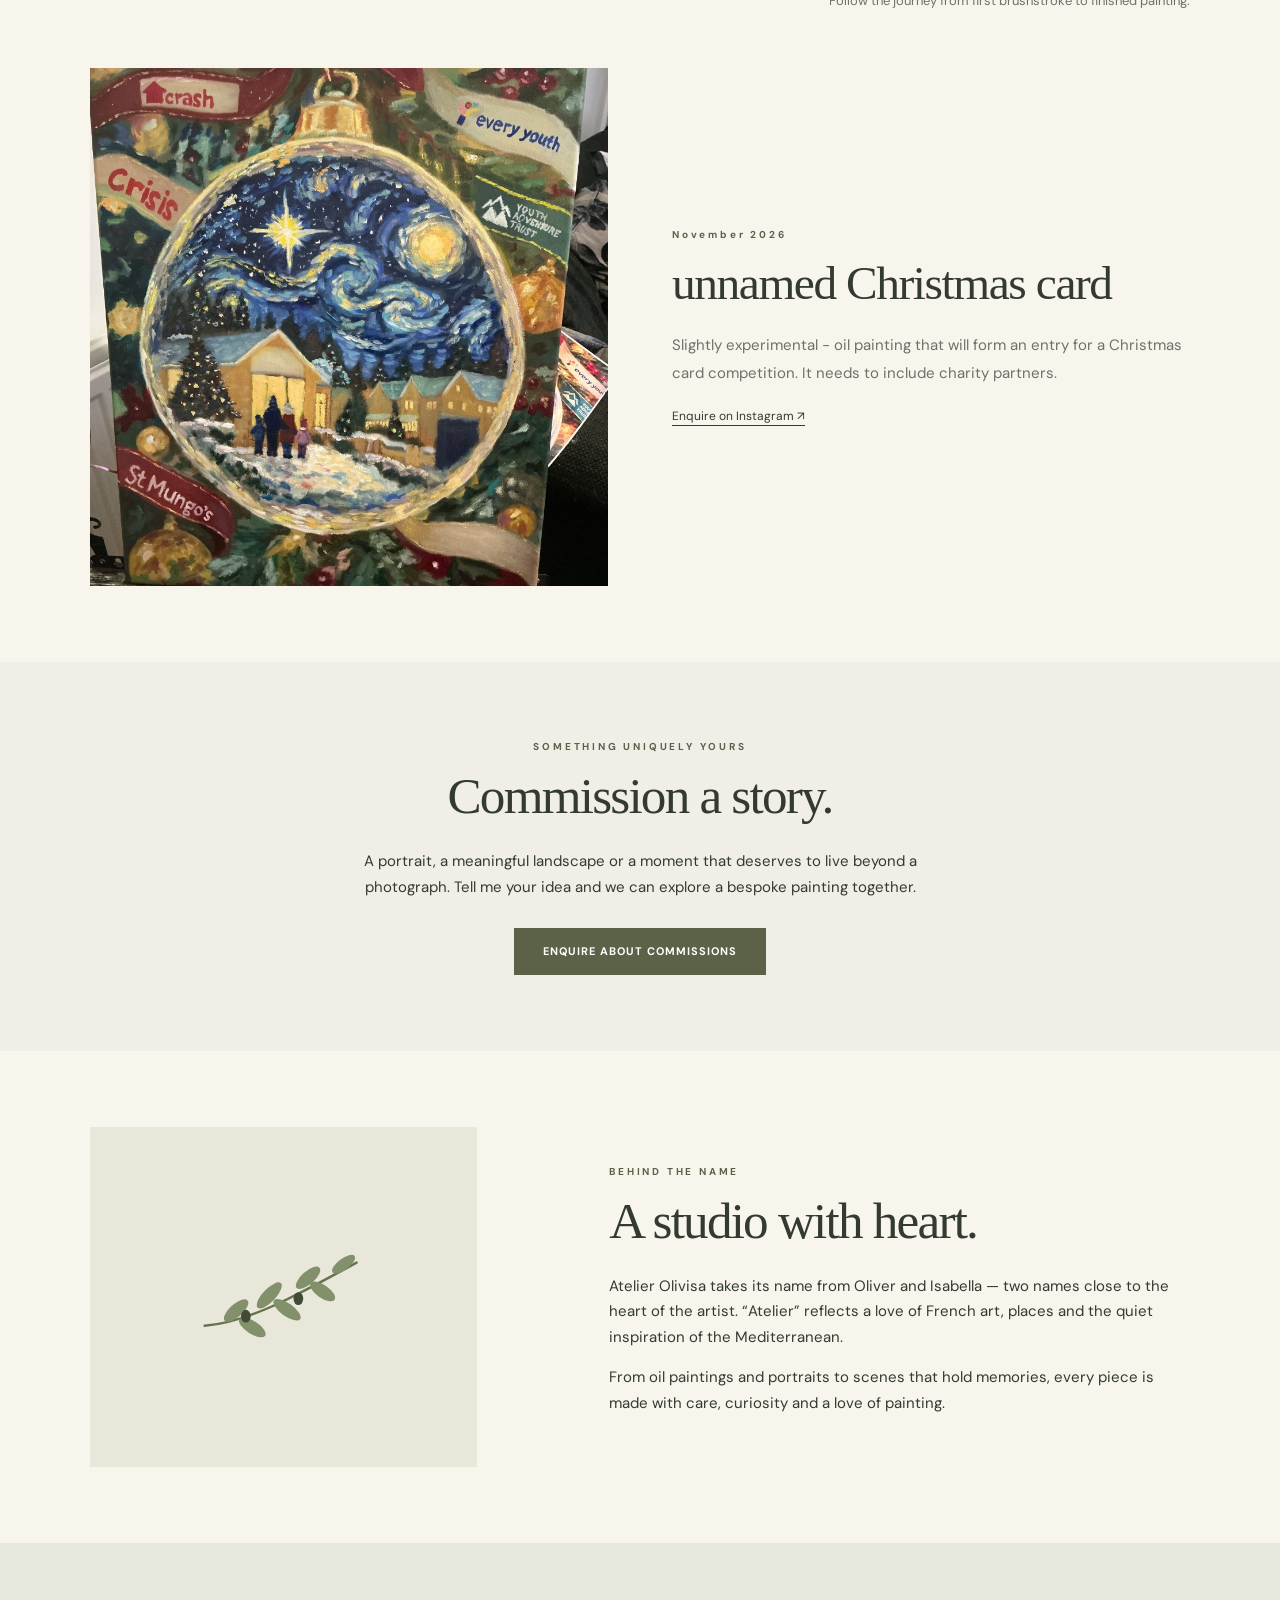
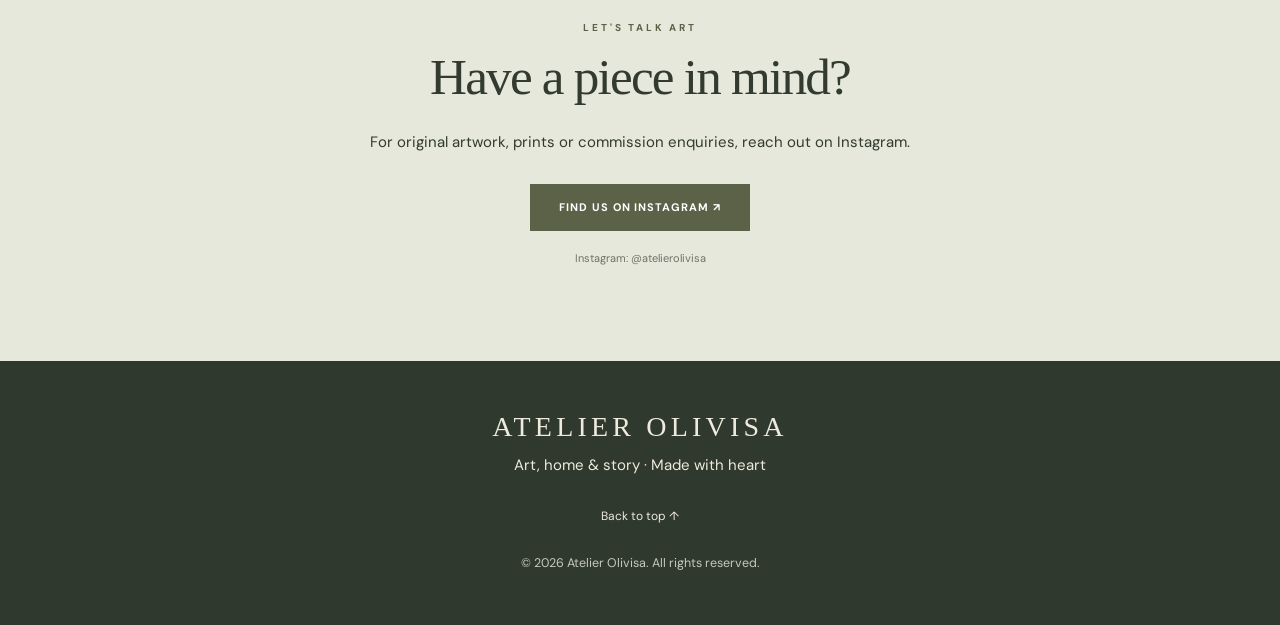
==== commit 4cf95099: "Integrate Google Analytics tracking code Added Google Analytics tracking script to the head section." ====
--- a/index.html
+++ b/index.html
@@ -1,6 +1,16 @@
 <!DOCTYPE html>
 
-<html lang="en"><head><meta charset="utf-8"/><meta content="width=device-width,initial-scale=1" name="viewport"/><meta content="#f8f5ed" name="theme-color"/><meta content="Atelier Olivisa — original oil paintings, fine-art prints and commissions." name="description"/><title>Atelier Olivisa — An Artful Life</title><link href="style.css" rel="stylesheet"/></head><body>
+<html lang="en"><head>
+  <!-- Google tag (gtag.js) -->
+  <script async src="https://www.googletagmanager.com/gtag/js?id=G-8F86HJN5Q0"></script>
+  <script>
+  window.dataLayer = window.dataLayer || [];
+  function gtag(){dataLayer.push(arguments);}
+  gtag('js', new Date());
+
+  gtag('config', 'G-8F86HJN5Q0');
+  </script>
+<meta charset="utf-8"/><meta content="width=device-width,initial-scale=1" name="viewport"/><meta content="#f8f5ed" name="theme-color"/><meta content="Atelier Olivisa — original oil paintings, fine-art prints and commissions." name="description"/><title>Atelier Olivisa — An Artful Life</title><link href="style.css" rel="stylesheet"/></head><body>
 <header class="site-header"><a aria-label="Atelier Olivisa home" class="brand" href="#home"><img alt="" src="assets/olive.svg"/><span>ATELIER <em>OLIVISA</em><small>ART • HOME • STORY</small></span></a><nav id="nav"><a href="#home">Home</a><a href="#gallery">Originals</a><a href="#prints">Prints</a><a href="#easel">On the Easel</a><a href="#studio">From the Studio</a><a href="#toolkit">Artist's Toolkit</a><a href="#commissions">Commissions</a><a href="#story">Our Story</a><a href="#contact">Contact</a></nav></header>
 <main id="home"><section class="hero hero-fullbleed"><div aria-hidden="true" class="hero-slides" id="hero-slides"></div><div aria-hidden="true" class="hero-shade"></div><div class="hero-copy"><div class="eyebrow">ART WITH A PERSONAL STORY</div><h1>Made slowly.<br/><i>Made to stay.</i></h1><p>Original paintings, thoughtfully chosen prints and meaningful commissions. Art to bring warmth, memory and a little wonder into everyday spaces.</p><div class="actions"><a class="btn" href="#gallery">Explore the collection</a></div></div><div aria-hidden="true" class="legacy-featured"><div class="artwork-frame"><div class="painting-placeholder" id="featured-visual"><span>Atelier<br/>Olivisa</span></div></div><div class="hero-label" id="featured-label">A collection in the making · Original artwork</div></div><div class="hero-carousel-controls"><button aria-label="Previous painting" id="hero-prev" type="button">‹</button><span aria-live="off" id="hero-position">01 / 01</span><button aria-label="Next painting" id="hero-next" type="button">›</button></div></section>
 <section class="intro"><span class="eyebrow">WELCOME TO ATELIER OLIVISA</span><h2>Beautifully personal.<br/><i>Quietly distinctive.</i></h2><p>A small independent art studio where each piece begins with a feeling, a place, or a story worth remembering.</p></section>
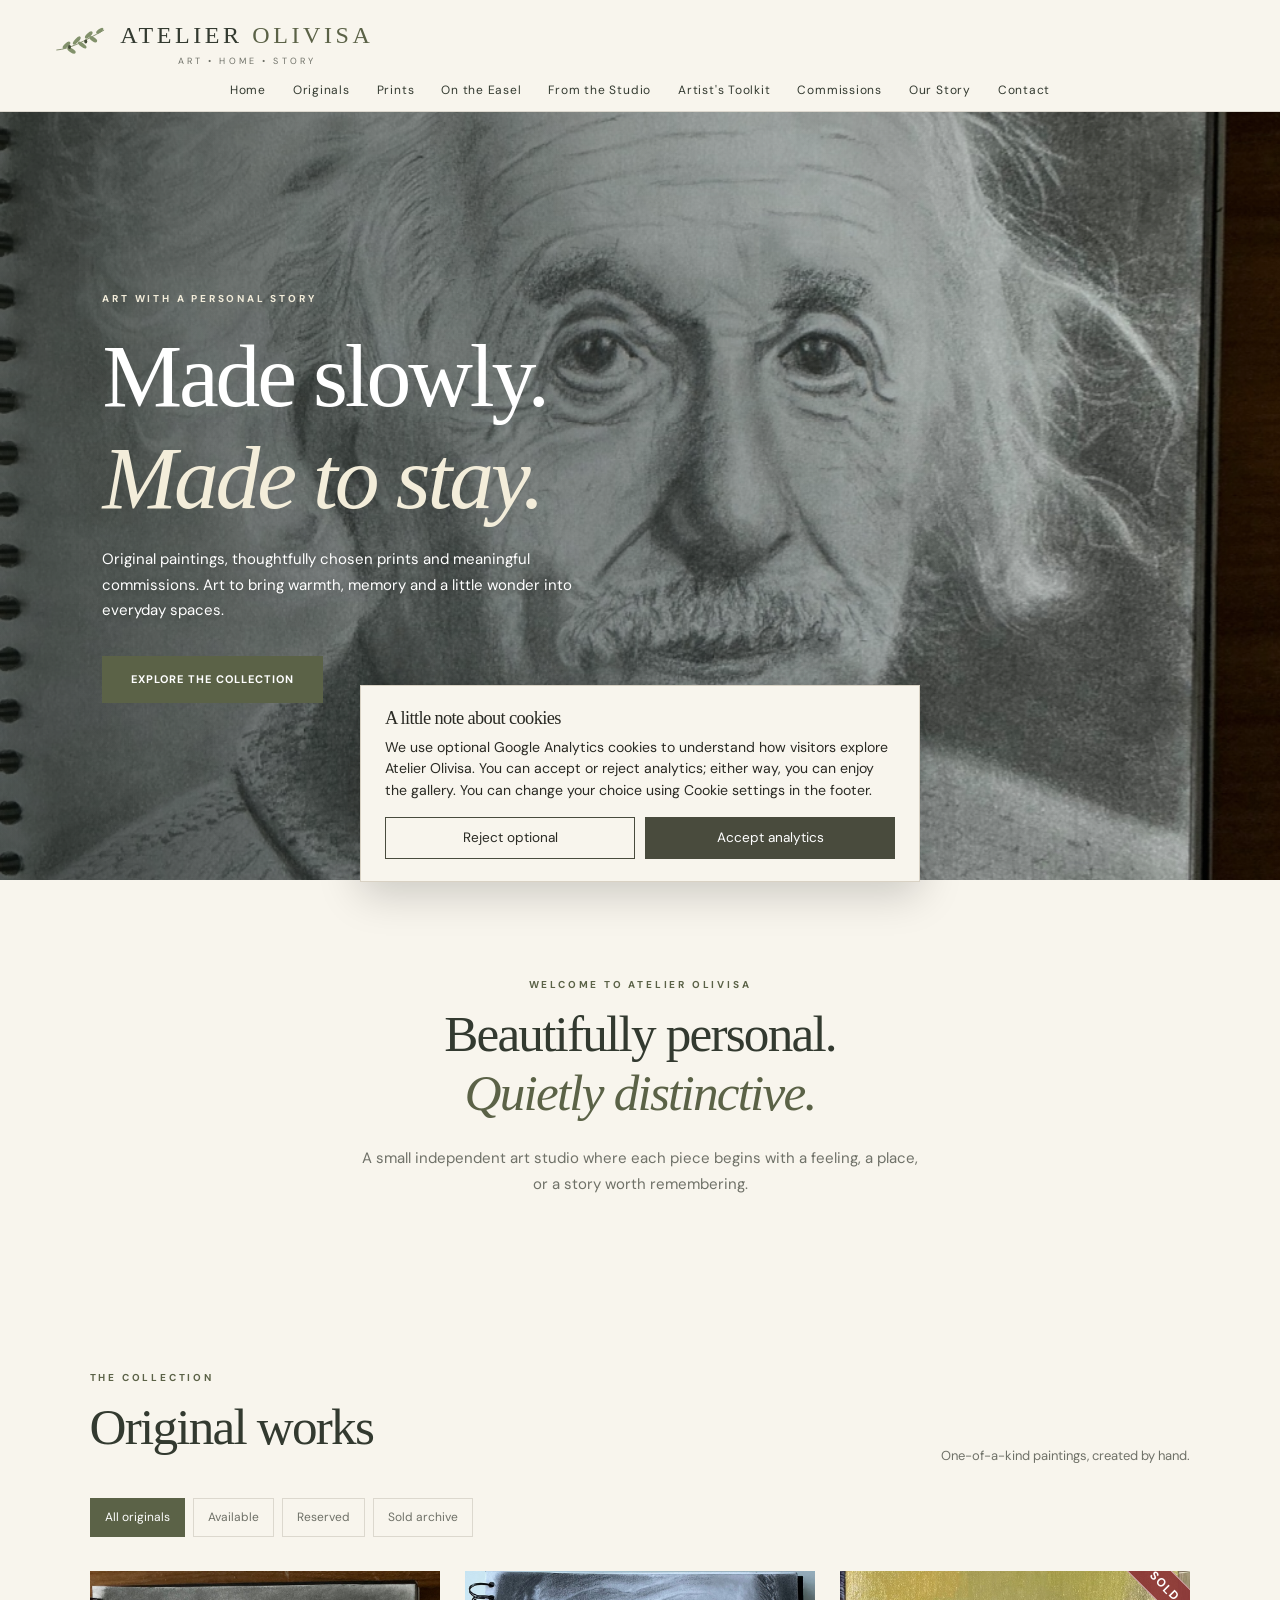
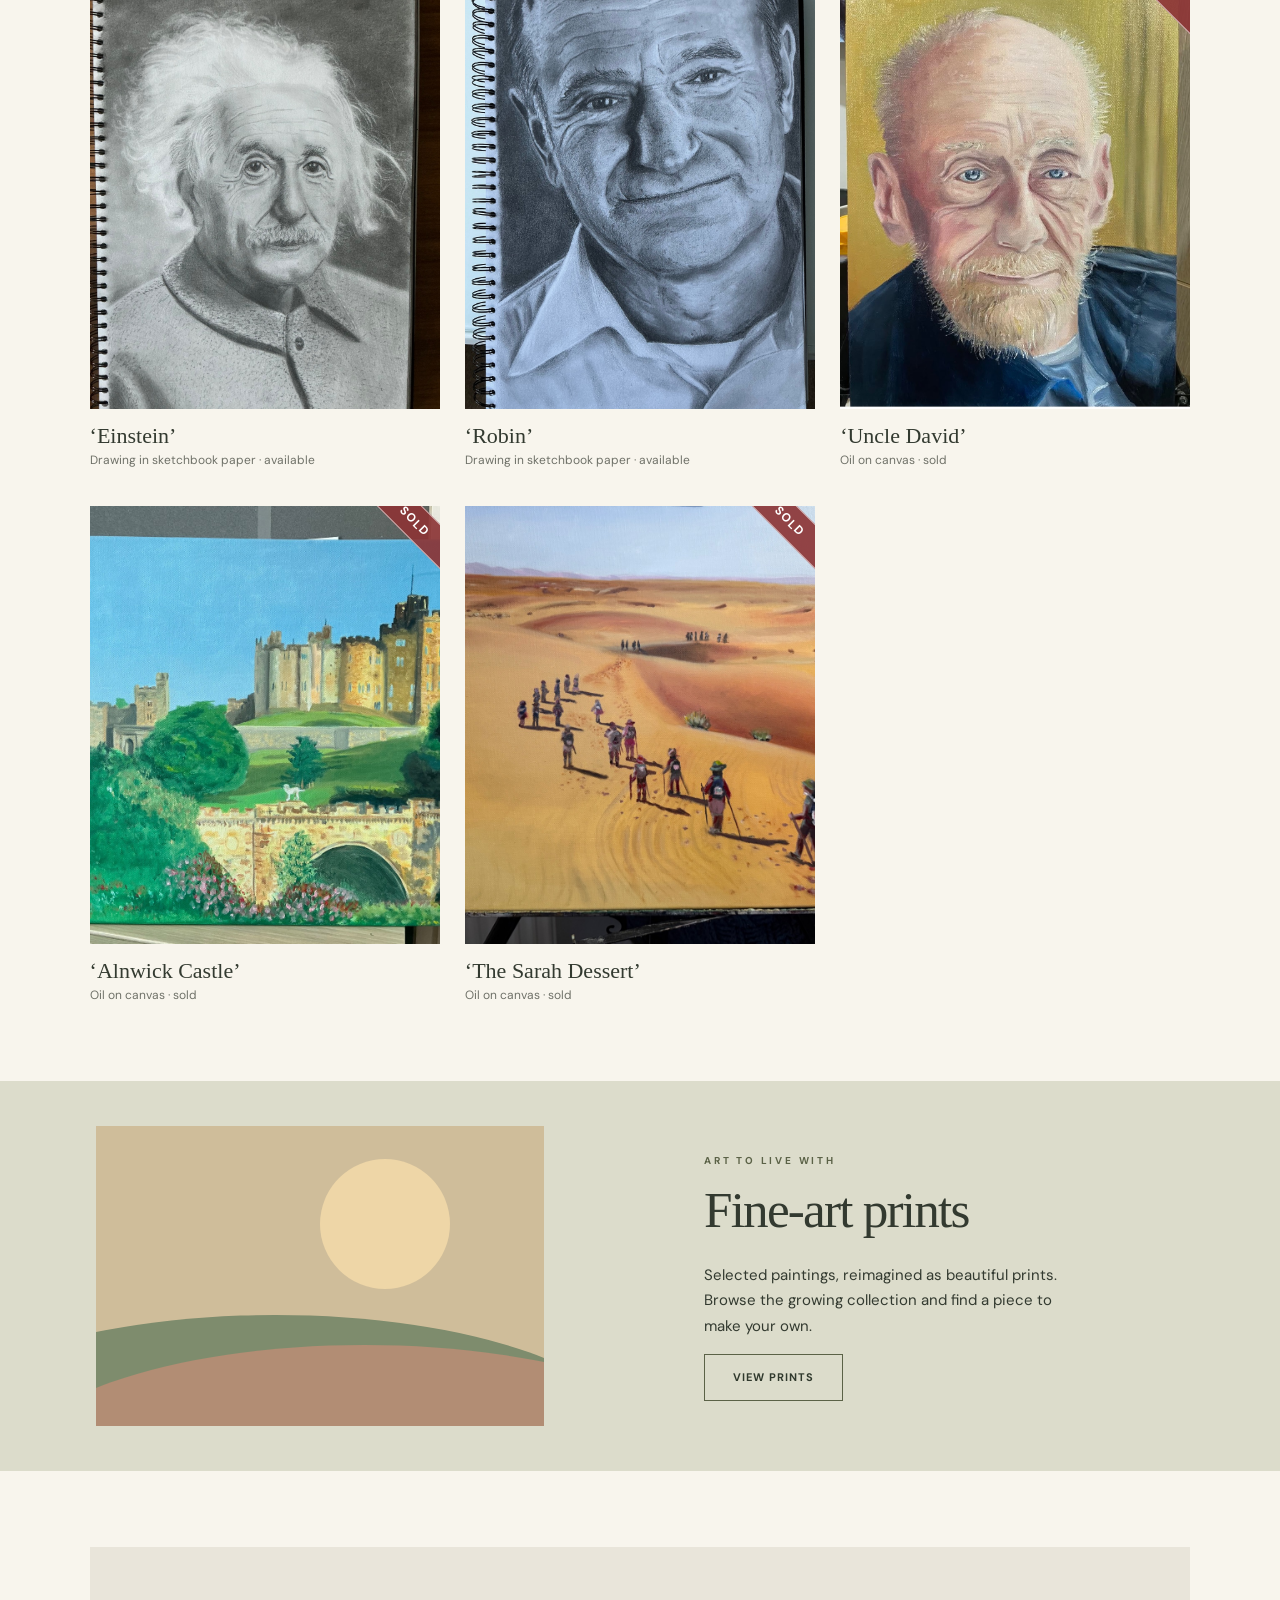
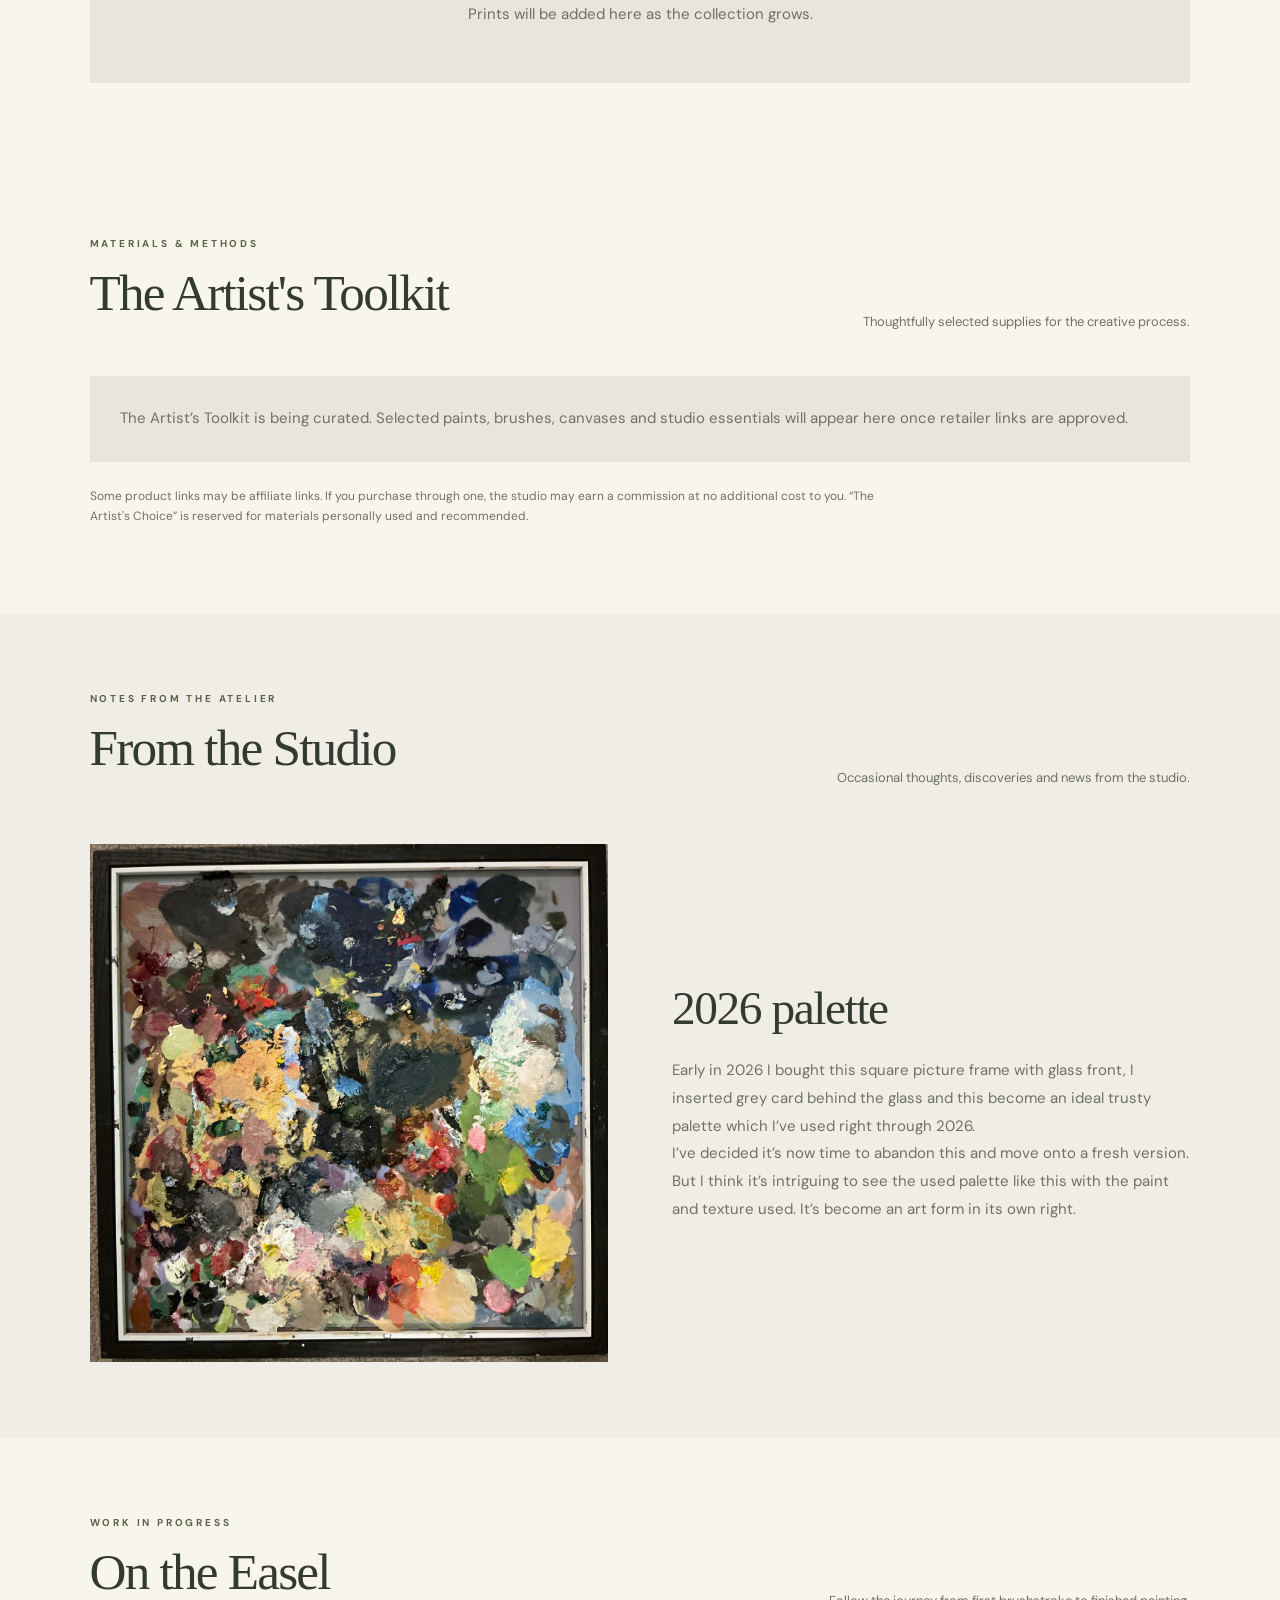
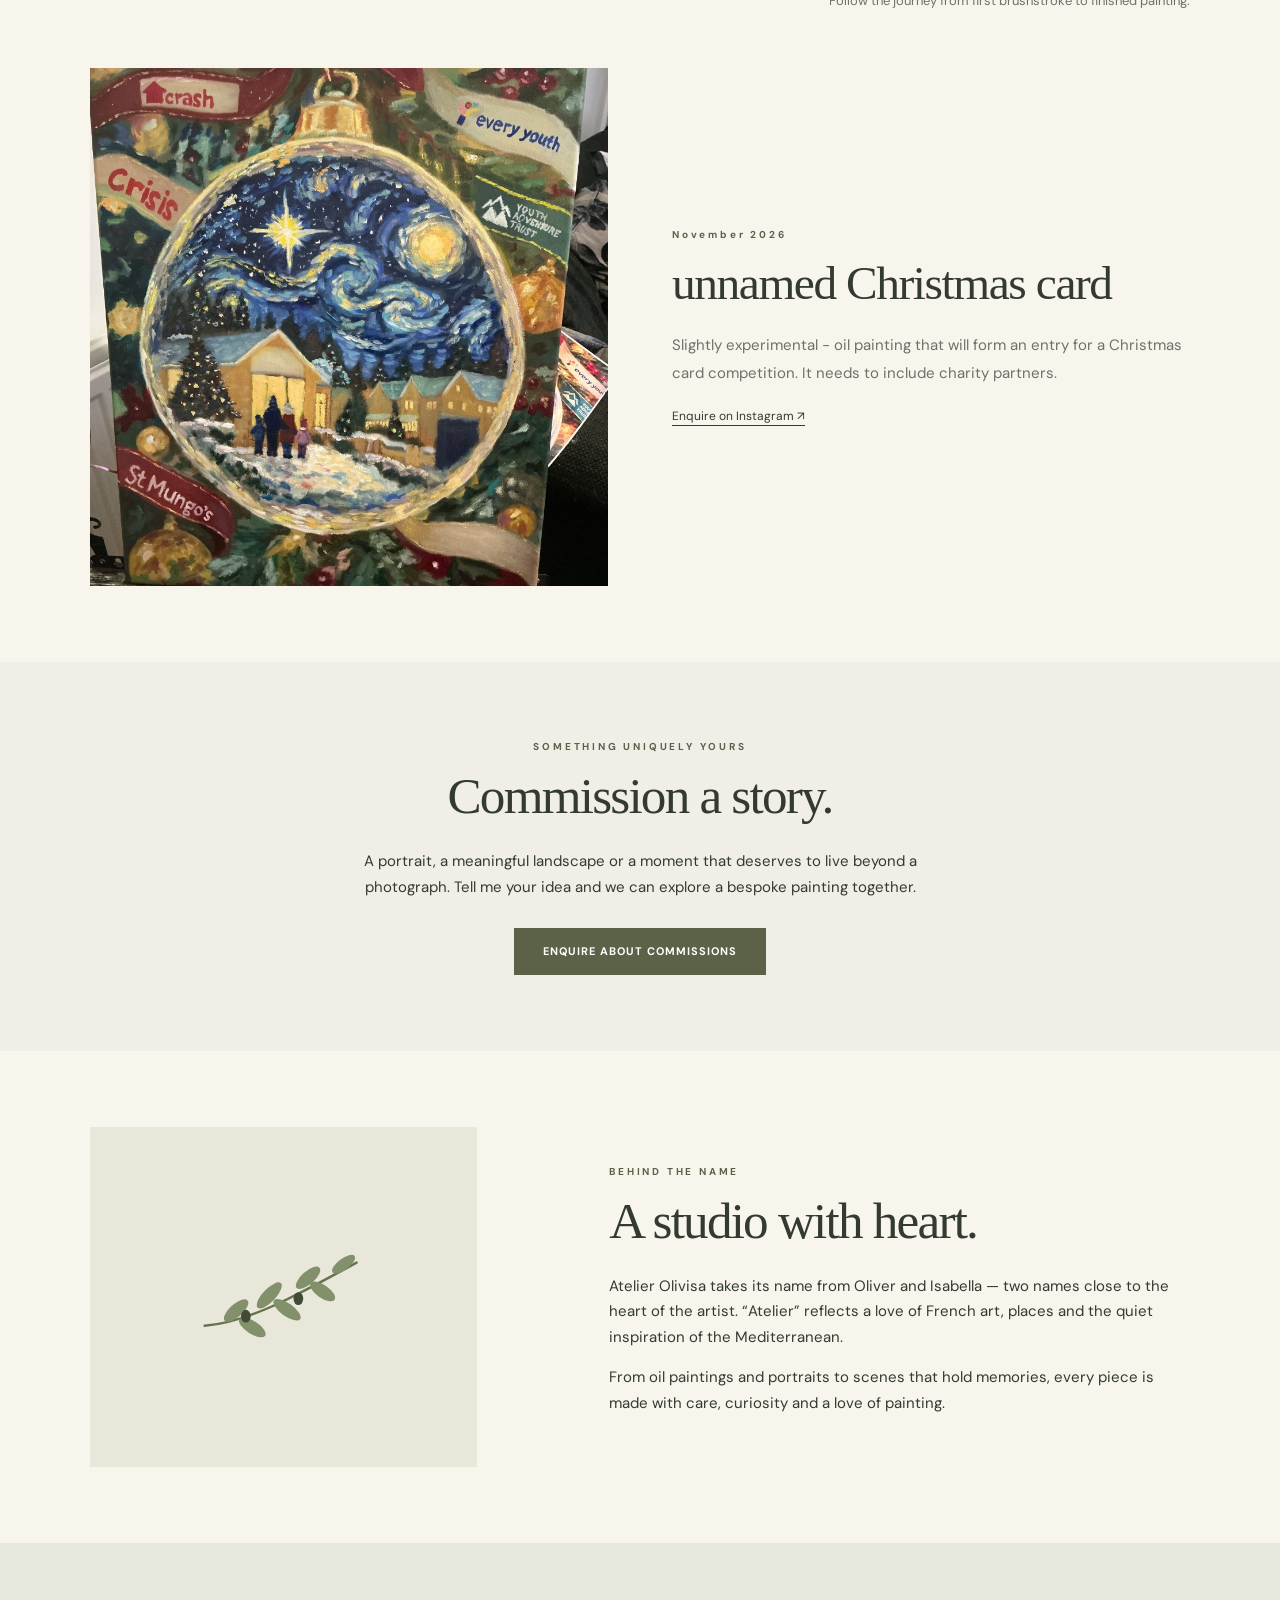
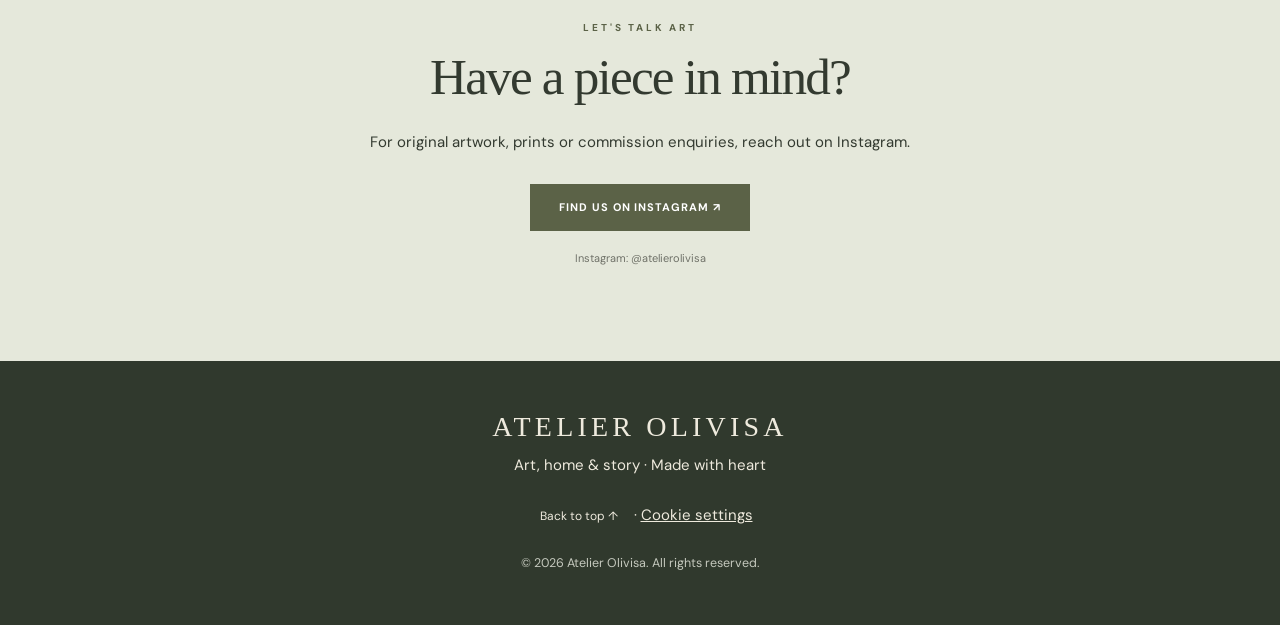
==== commit 9de7ea26: "Add files via upload" ====
--- a/index.html
+++ b/index.html
@@ -1,15 +1,22 @@
 <!DOCTYPE html>
 
 <html lang="en"><head>
-  <!-- Google tag (gtag.js) -->
-  <script async src="https://www.googletagmanager.com/gtag/js?id=G-8F86HJN5Q0"></script>
+  <!-- Analytics loads only after the visitor consents. -->
   <script>
-  window.dataLayer = window.dataLayer || [];
-  function gtag(){dataLayer.push(arguments);}
-  gtag('js', new Date());
-
-  gtag('config', 'G-8F86HJN5Q0');
+    window.ATELIER_ANALYTICS_ID = 'G-8F86HJN5Q0';
   </script>
+  <style>
+    .ao-cookie-banner{position:fixed;z-index:99999;bottom:18px;left:18px;right:18px;max-width:560px;margin:auto;padding:22px 24px;background:#f8f5ed;color:#292923;border:1px solid #d9d2c4;box-shadow:0 12px 40px rgba(0,0,0,.18);font-family:inherit;line-height:1.5}
+    .ao-cookie-banner[hidden]{display:none!important}
+    .ao-cookie-banner h2{font-size:1.15rem;margin:0 0 8px;font-weight:500}
+    .ao-cookie-banner p{font-size:.88rem;margin:0 0 16px}
+    .ao-cookie-actions{display:flex;gap:10px;flex-wrap:wrap}
+    .ao-cookie-actions button{cursor:pointer;font:inherit;font-size:.85rem;padding:10px 16px;border:1px solid #494b3d;background:transparent;color:#292923;flex:1;min-width:145px}
+    .ao-cookie-actions button.ao-accept{background:#494b3d;color:#fff}
+    .ao-cookie-actions button:focus-visible,#ao-cookie-settings:focus-visible{outline:3px solid #8b9169;outline-offset:3px}
+    #ao-cookie-settings{background:none;border:0;text-decoration:underline;cursor:pointer;color:inherit;font:inherit;padding:0}
+    @media(max-width:480px){.ao-cookie-banner{bottom:10px;left:10px;right:10px;padding:18px}.ao-cookie-actions{flex-direction:column}}
+  </style>
 <meta charset="utf-8"/><meta content="width=device-width,initial-scale=1" name="viewport"/><meta content="#f8f5ed" name="theme-color"/><meta content="Atelier Olivisa — original oil paintings, fine-art prints and commissions." name="description"/><title>Atelier Olivisa — An Artful Life</title><link href="style.css" rel="stylesheet"/></head><body>
 <header class="site-header"><a aria-label="Atelier Olivisa home" class="brand" href="#home"><img alt="" src="assets/olive.svg"/><span>ATELIER <em>OLIVISA</em><small>ART • HOME • STORY</small></span></a><nav id="nav"><a href="#home">Home</a><a href="#gallery">Originals</a><a href="#prints">Prints</a><a href="#easel">On the Easel</a><a href="#studio">From the Studio</a><a href="#toolkit">Artist's Toolkit</a><a href="#commissions">Commissions</a><a href="#story">Our Story</a><a href="#contact">Contact</a></nav></header>
 <main id="home"><section class="hero hero-fullbleed"><div aria-hidden="true" class="hero-slides" id="hero-slides"></div><div aria-hidden="true" class="hero-shade"></div><div class="hero-copy"><div class="eyebrow">ART WITH A PERSONAL STORY</div><h1>Made slowly.<br/><i>Made to stay.</i></h1><p>Original paintings, thoughtfully chosen prints and meaningful commissions. Art to bring warmth, memory and a little wonder into everyday spaces.</p><div class="actions"><a class="btn" href="#gallery">Explore the collection</a></div></div><div aria-hidden="true" class="legacy-featured"><div class="artwork-frame"><div class="painting-placeholder" id="featured-visual"><span>Atelier<br/>Olivisa</span></div></div><div class="hero-label" id="featured-label">A collection in the making · Original artwork</div></div><div class="hero-carousel-controls"><button aria-label="Previous painting" id="hero-prev" type="button">‹</button><span aria-live="off" id="hero-position">01 / 01</span><button aria-label="Next painting" id="hero-next" type="button">›</button></div></section>
@@ -21,5 +28,62 @@
 <section class="section studio-section" id="easel"><div class="section-head"><div><span class="eyebrow">WORK IN PROGRESS</span><h2>On the Easel</h2></div><p>Follow the journey from first brushstroke to finished painting.</p></div><div class="editorial-grid" id="easel-grid"></div></section><section class="commissions section" id="commissions"><span class="eyebrow">SOMETHING UNIQUELY YOURS</span><h2>Commission a story.</h2><p>A portrait, a meaningful landscape or a moment that deserves to live beyond a photograph. Tell me your idea and we can explore a bespoke painting together.</p><a class="btn" href="#contact">Enquire about commissions</a></section>
 <section class="story section" id="story"><div class="story-mark"><img alt="Olive branch illustration" src="assets/olive.svg"/></div><div><span class="eyebrow">BEHIND THE NAME</span><h2>A studio with heart.</h2><p>Atelier Olivisa takes its name from Oliver and Isabella — two names close to the heart of the artist. “Atelier” reflects a love of French art, places and the quiet inspiration of the Mediterranean.</p><p>From oil paintings and portraits to scenes that hold memories, every piece is made with care, curiosity and a love of painting.</p></div></section>
 <section class="contact section" id="contact"><span class="eyebrow">LET'S TALK ART</span><h2>Have a piece in mind?</h2><p>For original artwork, prints or commission enquiries, reach out on Instagram.</p><a class="btn" href="https://www.instagram.com/atelierolivisa/" id="instagram-link" rel="noopener noreferrer" target="_blank">Find us on Instagram ↗</a><small id="contact-note">Instagram: @atelierolivisa</small></section></main>
-<footer><div class="footer-brand">ATELIER OLIVISA</div><p>Art, home &amp; story · Made with heart</p><div><a href="#home">Back to top ↑</a></div><small>© <span id="year"></span> Atelier Olivisa. All rights reserved.</small></footer>
+<footer><div class="footer-brand">ATELIER OLIVISA</div><p>Art, home &amp; story · Made with heart</p><div><a href="#home">Back to top ↑</a> · <button type="button" id="ao-cookie-settings">Cookie settings</button></div><small>© <span id="year"></span> Atelier Olivisa. All rights reserved.</small></footer>
+<aside class="ao-cookie-banner" id="ao-cookie-banner" role="region" aria-label="Cookie preferences" hidden>
+  <h2>A little note about cookies</h2>
+  <p>We use optional Google Analytics cookies to understand how visitors explore Atelier Olivisa. You can accept or reject analytics; either way, you can enjoy the gallery. You can change your choice using Cookie settings in the footer.</p>
+  <div class="ao-cookie-actions">
+    <button type="button" id="ao-cookie-reject">Reject optional</button>
+    <button type="button" class="ao-accept" id="ao-cookie-accept">Accept analytics</button>
+  </div>
+</aside>
+<script>
+(function () {
+  'use strict';
+  var storageKey = 'atelier-olivisa-analytics-consent-v1';
+  var banner = document.getElementById('ao-cookie-banner');
+  var loaded = false;
+  function readChoice() {
+    try { return localStorage.getItem(storageKey); } catch (e) { return null; }
+  }
+  function saveChoice(choice) {
+    try { localStorage.setItem(storageKey, choice); } catch (e) { /* consent not persisted */ }
+  }
+  function startAnalytics() {
+    if (loaded) return;
+    loaded = true;
+    window.dataLayer = window.dataLayer || [];
+    window.gtag = function () { window.dataLayer.push(arguments); };
+    window.gtag('js', new Date());
+    window.gtag('config', window.ATELIER_ANALYTICS_ID);
+    var tag = document.createElement('script');
+    tag.async = true;
+    tag.src = 'https://www.googletagmanager.com/gtag/js?id=' + encodeURIComponent(window.ATELIER_ANALYTICS_ID);
+    document.head.appendChild(tag);
+  }
+  function applyChoice(choice) {
+    banner.hidden = true;
+    if (choice === 'accepted') startAnalytics();
+    else if (loaded && typeof window.gtag === 'function') {
+      // Consent withdrawal for the current page; prevent future tracking.
+      window.gtag('consent', 'update', {analytics_storage: 'denied'});
+      // Reload to remove the already-loaded Analytics script from this page.
+      location.reload();
+    }
+  }
+  document.getElementById('ao-cookie-accept').addEventListener('click', function () {
+    saveChoice('accepted'); applyChoice('accepted');
+  });
+  document.getElementById('ao-cookie-reject').addEventListener('click', function () {
+    saveChoice('rejected'); applyChoice('rejected');
+  });
+  document.getElementById('ao-cookie-settings').addEventListener('click', function () {
+    banner.hidden = false;
+    document.getElementById('ao-cookie-reject').focus();
+  });
+  var choice = readChoice();
+  if (choice === 'accepted') startAnalytics();
+  else if (choice !== 'rejected') banner.hidden = false;
+})();
+</script>
 <dialog id="art-dialog"><button aria-label="Close artwork details" class="dialog-close">×</button><div id="dialog-body"></div></dialog><script src="settings.js"></script><script src="site-v2.js"></script><script defer="True" src="hero-refresh.js"></script></body></html>
--- a/style.css
+++ b/style.css
@@ -37,3 +37,15 @@
 
 /* Borderless editorial journal layouts */
 .journal-list{display:flex;flex-direction:column;gap:clamp(55px,8vw,115px);margin-top:42px}.journal-entry{display:grid;grid-template-columns:minmax(0,1fr) minmax(0,1fr);gap:clamp(24px,5vw,90px);align-items:center;min-width:0}.journal-visual{width:100%;aspect-ratio:1/1;overflow:hidden;background:#e8e6df}.journal-visual img{width:100%;height:100%;object-fit:cover;display:block}.journal-copy{min-width:0;max-width:590px}.journal-copy h3{font:normal clamp(30px,3.7vw,56px)/1.13 Georgia,serif;letter-spacing:-.03em;margin:14px 0 22px}.journal-copy p{white-space:pre-line;overflow-wrap:anywhere;color:var(--mute);line-height:1.85}.journal-entry.image-right .journal-visual{order:2}.journal-entry.image-right .journal-copy{order:1}.studio-admin{padding-top:65px}.studio-admin-head{margin-bottom:28px}.studio-admin-head h2{font-size:clamp(32px,4vw,52px)}@media(max-width:700px){.journal-entry{grid-template-columns:1fr;gap:22px}.journal-entry.image-right .journal-visual,.journal-entry.image-right .journal-copy{order:initial}.journal-copy h3{margin:12px 0}.journal-list{gap:58px}}
+
+
+/* Gentle Ken Burns movement on the homepage slideshow only. */
+.hero-slide{overflow:hidden;will-change:opacity}
+.hero-slide>img{transform:scale(1);transform-origin:center center;will-change:transform}
+.hero-slide.active>img{animation:ao-ken-burns-a 9s ease-in-out both}
+.hero-slide.active:nth-child(3n + 2)>img{animation-name:ao-ken-burns-b}
+.hero-slide.active:nth-child(3n + 3)>img{animation-name:ao-ken-burns-c}
+@keyframes ao-ken-burns-a{from{transform:scale(1.005) translate(0,0)}to{transform:scale(1.055) translate(-.6%,.35%)}}
+@keyframes ao-ken-burns-b{from{transform:scale(1.055) translate(.6%,-.3%)}to{transform:scale(1.005) translate(0,0)}}
+@keyframes ao-ken-burns-c{from{transform:scale(1.01) translate(-.4%,-.35%)}to{transform:scale(1.06) translate(.5%,.25%)}}
+@media(prefers-reduced-motion:reduce){.hero-slide.active>img{animation:none!important;transform:none!important}.hero-slide{transition:none!important}}
